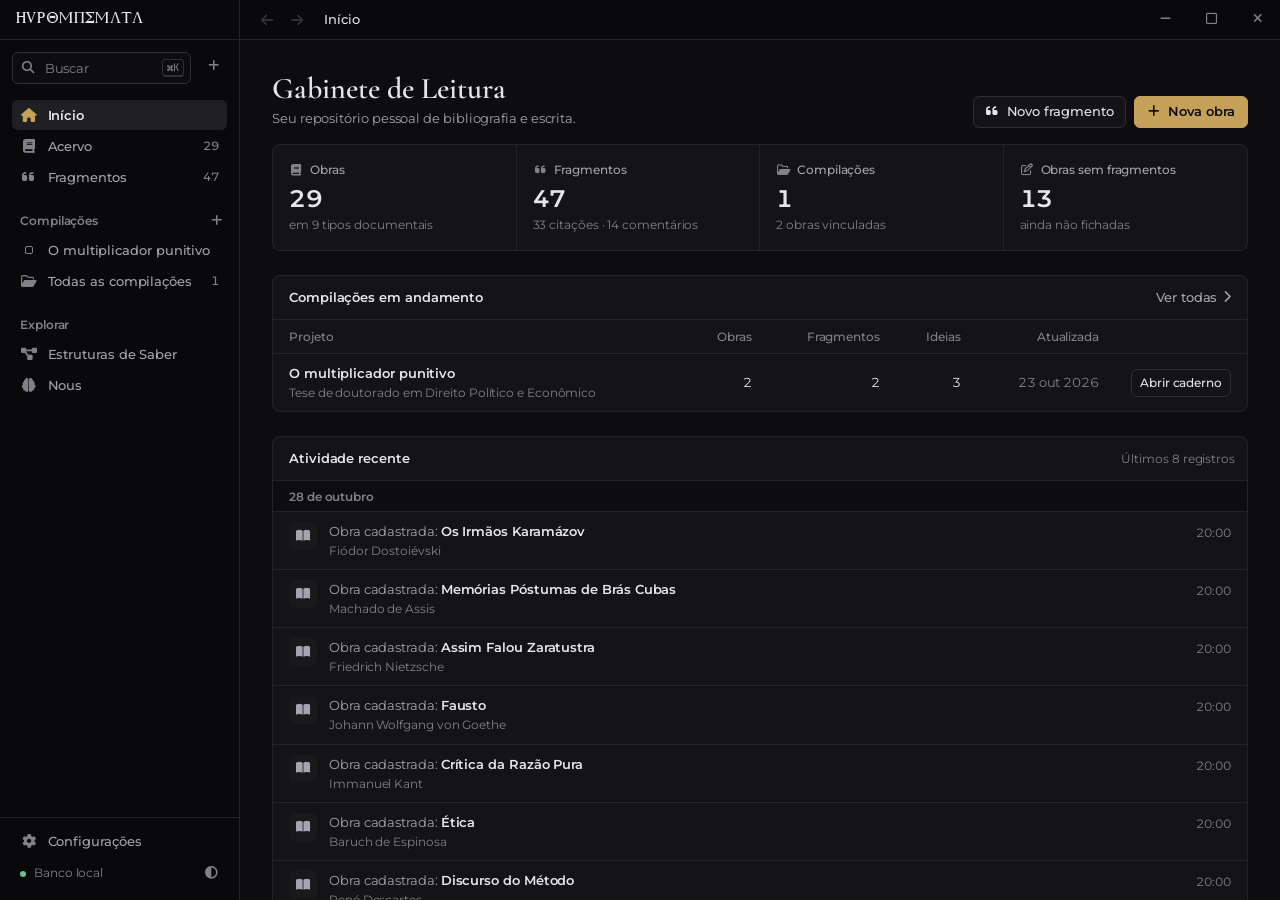
==== design/prototype/index.html @ b1731c25 "Redesign v2: tokens, Font Awesome, kit de UI e shell - params.json: paleta v2 (chrome, canvas, surfa" ====
<!doctype html>
<html lang="pt-BR" data-theme="dark">
<head>
<meta charset="utf-8">
<meta name="viewport" content="width=device-width, initial-scale=1">
<title>Hupomnēmata · Protótipo</title>
<link rel="stylesheet" href="https://cdnjs.cloudflare.com/ajax/libs/font-awesome/6.7.2/css/all.min.css">
<link rel="stylesheet" href="tokens.css">
<style>
/* Hallmark · genre: modern-minimal (enterprise) · surface: desktop app shell · design-system: ../DESIGN.md · designed-as-app
 * nav: N3 side-rail + ⌘K · footer: none (app) · enrichment: none (typography only) · motion: overlays only
 * pre-emit critique: P5 H5 E4 S5 R5 V4
 */
*, *::before, *::after { box-sizing: border-box; }
html, body { margin: 0; height: 100%; overflow-x: clip; }
body {
  background: var(--color-canvas); color: var(--color-ink);
  font-family: var(--font-ui); font-size: var(--text-sm); line-height: 1.45; letter-spacing: var(--track-ui);
  -webkit-font-smoothing: antialiased; font-variant-numeric: lining-nums;
}
button, input, select, textarea { font: inherit; color: inherit; letter-spacing: inherit; }
button { cursor: pointer; }
::selection { background: var(--color-mark); }
.ms { font-size: 14px; line-height: 1; width: 1.25em; text-align: center; display: inline-block; flex: none; }
.ms.sm { font-size: 12.5px; }
.tnum { font-variant-numeric: tabular-nums lining-nums; }
.sr { position: absolute; width: 1px; height: 1px; overflow: hidden; clip: rect(0 0 0 0); white-space: nowrap; }
:focus-visible { outline: 2px solid var(--color-focus); outline-offset: 1px; }
::-webkit-scrollbar { width: 10px; height: 10px; }
::-webkit-scrollbar-thumb { background: var(--color-rule-2); border-radius: 10px; border: 3px solid transparent; background-clip: padding-box; }
::-webkit-scrollbar-track { background: transparent; }
kbd { font-family: var(--font-mono); font-size: 10.5px; letter-spacing: 0; color: var(--color-ink-3); border: var(--rule-w) solid var(--color-rule-2); border-bottom-width: 2px; border-radius: var(--radius-xs); padding: 0 4px; min-width: 18px; height: 18px; display: inline-grid; place-items: center; background: var(--color-canvas); }
.muted { color: var(--color-ink-2); }
.faint { color: var(--color-ink-3); }

/* ── app frame ─────────────────────────────────────── */
.app { display: grid; grid-template-columns: var(--sidebar-w) minmax(0, 1fr); grid-template-rows: var(--titlebar-h) minmax(0, 1fr); height: 100vh; }
.titlebar { grid-column: 1 / -1; display: grid; grid-template-columns: var(--sidebar-w) auto minmax(0, 1fr) auto; align-items: center; background: var(--color-chrome); border-bottom: var(--rule-w) solid var(--color-rule); }
.tb-brand { padding: 0 var(--space-md); display: flex; align-items: center; gap: var(--space-xs); border-right: var(--rule-w) solid var(--color-rule); height: 100%; }
.wordmark { font-family: var(--font-brand); font-size: 1.0625rem; letter-spacing: 0.02em; color: var(--color-ink); white-space: nowrap; }
.tb-hist { display: flex; gap: 2px; padding: 0 var(--space-xs) 0 var(--space-sm); }
.crumbs { display: flex; align-items: center; gap: 2px; min-width: 0; font-size: var(--text-sm); color: var(--color-ink-3); white-space: nowrap; overflow: hidden; }
.crumbs button { border: 0; background: none; color: var(--color-ink-3); padding: 3px 6px; border-radius: var(--radius-xs); }
.crumbs button:hover { color: var(--color-ink); background: var(--color-hover); }
.crumbs .cur { color: var(--color-ink); font-weight: 500; padding: 3px 6px; overflow: hidden; text-overflow: ellipsis; }
.crumbs .sep { color: var(--color-ink-3); font-size: 9px; opacity: 0.7; }
.win { display: flex; height: 100%; }
.win button { width: 46px; border: 0; background: none; color: var(--color-ink-3); display: grid; place-items: center; }
.win button:hover { background: var(--color-hover); color: var(--color-ink); }
.win button.close:hover { background: var(--color-danger); color: var(--color-accent-ink); }

.sidebar { display: flex; flex-direction: column; min-height: 0; background: var(--color-chrome); border-right: var(--rule-w) solid var(--color-rule); }
.sb-top { display: flex; gap: var(--space-xs); padding: var(--space-sm) var(--space-sm) var(--space-xs); }
.search-trigger { flex: 1; display: flex; align-items: center; gap: var(--space-xs); height: var(--control-h); padding: 0 6px 0 var(--space-xs); border: var(--rule-w) solid var(--color-rule-2); border-radius: var(--radius-sm); background: var(--color-canvas); color: var(--color-ink-3); text-align: left; }
.search-trigger:hover { border-color: var(--color-ink-3); color: var(--color-ink-2); }
.search-trigger .label { flex: 1; white-space: nowrap; }
.sq-btn { width: 32px; height: 32px; border: var(--rule-w) solid var(--color-rule-2); }
.nav { flex: 1; min-height: 0; overflow-y: auto; padding: var(--space-xs) var(--space-sm) var(--space-md); display: flex; flex-direction: column; gap: var(--space-md); }
.nav-group { display: flex; flex-direction: column; gap: 1px; }
.nav-head { display: flex; align-items: center; justify-content: space-between; height: 26px; padding: 0 2px 0 var(--space-xs); font-size: var(--text-xs); font-weight: 600; color: var(--color-ink-3); }
.nav-head .icon-btn { width: 22px; height: 22px; }
.nav-item { display: flex; align-items: center; gap: 10px; height: 30px; padding: 0 var(--space-xs); width: 100%; border: 0; border-radius: var(--radius-sm); background: none; color: var(--color-ink-2); font-size: var(--text-sm); font-weight: 500; text-align: left; white-space: nowrap; transition: background var(--dur-micro) var(--ease-out), color var(--dur-micro) var(--ease-out); }
.nav-item .ms { color: var(--color-ink-3); }
.nav-item .t { flex: 1; overflow: hidden; text-overflow: ellipsis; }
.nav-item .count { font-size: var(--text-xs); color: var(--color-ink-3); font-variant-numeric: tabular-nums; }
.nav-item:hover { background: var(--color-hover); color: var(--color-ink); }
.nav-item[aria-current="page"] { background: var(--color-selected); color: var(--color-ink); font-weight: 600; }
.nav-item[aria-current="page"] .ms { color: var(--color-accent); }
.proj-dot { width: 18px; display: grid; place-items: center; }
.proj-dot i { width: 8px; height: 8px; border-radius: 2px; border: 1.5px solid var(--color-ink-3); display: block; }
.nav-item[aria-current="page"] .proj-dot i { background: var(--color-accent); border-color: var(--color-accent); }
.sb-foot { border-top: var(--rule-w) solid var(--color-rule); padding: var(--space-xs) var(--space-sm) var(--space-sm); display: flex; flex-direction: column; gap: 2px; }
.sb-status { display: flex; align-items: center; justify-content: space-between; height: 30px; padding: 0 2px 0 var(--space-xs); font-size: var(--text-xs); color: var(--color-ink-3); }
.sb-status .dot { width: 6px; height: 6px; border-radius: 50%; background: var(--color-ok); display: inline-block; margin-right: 8px; }

.main { min-width: 0; min-height: 0; overflow: auto; background: var(--color-canvas); }
.main.fill { overflow: hidden; display: flex; flex-direction: column; }

/* ── controls ──────────────────────────────────────── */
.btn { display: inline-flex; align-items: center; justify-content: center; gap: 6px; height: var(--control-h); padding: 0 var(--space-sm); border-radius: var(--radius-sm); border: var(--rule-w) solid var(--color-rule-2); background: var(--color-surface); color: var(--color-ink); font-size: var(--text-sm); font-weight: 500; white-space: nowrap; transition: background var(--dur-micro) var(--ease-out), border-color var(--dur-micro) var(--ease-out), color var(--dur-micro) var(--ease-out); }
.btn .ms { font-size: 13px; margin-left: -2px; }
.btn:hover { background: var(--color-hover); border-color: var(--color-ink-3); }
.btn:active { background: var(--color-selected); }
.btn[disabled] { opacity: 0.5; cursor: not-allowed; }
.btn[disabled]:hover { background: var(--color-surface); border-color: var(--color-rule-2); }
.btn.primary { background: var(--color-accent); border-color: var(--color-accent); color: var(--color-accent-ink); font-weight: 600; }
.btn.primary:hover { background: var(--color-accent-2); border-color: var(--color-accent-2); }
.btn.ghost { background: none; border-color: transparent; color: var(--color-ink-2); }
.btn.ghost:hover { background: var(--color-hover); color: var(--color-ink); }
.btn.sm { height: var(--control-h-sm); padding: 0 var(--space-xs); font-size: var(--text-xs); }
.btn.danger { color: var(--color-danger); }
.btn.danger:hover { background: var(--color-danger-wash); border-color: var(--color-danger); }
.btn[data-state="loading"] { pointer-events: none; }
.btn[data-state="loading"] .ms { animation: spin 900ms linear infinite; }
.btn[data-state="success"] { color: var(--color-ok); }
.btn.primary[data-state="success"] { color: var(--color-accent-ink); }
@keyframes spin { to { transform: rotate(360deg); } }
.btn kbd { margin-left: 4px; background: transparent; border-color: currentColor; color: inherit; opacity: 0.55; }
.icon-btn { width: 28px; height: 28px; display: inline-grid; place-items: center; border: 0; border-radius: var(--radius-sm); background: none; color: var(--color-ink-3); flex: none; transition: background var(--dur-micro) var(--ease-out), color var(--dur-micro) var(--ease-out); }
.icon-btn:hover { background: var(--color-hover); color: var(--color-ink); }
.icon-btn:active { background: var(--color-selected); }
.icon-btn[disabled] { opacity: 0.35; cursor: default; background: none; }
.icon-btn[data-state="success"] { color: var(--color-ok); }
.icon-btn.boxed { border: var(--rule-w) solid var(--color-rule-2); }
.input, .select, .textarea { height: var(--control-h); width: 100%; padding: 0 10px; background: var(--color-canvas); color: var(--color-ink); border: var(--rule-w) solid var(--color-rule-2); border-radius: var(--radius-sm); font-size: var(--text-sm); transition: border-color var(--dur-micro) var(--ease-out), box-shadow var(--dur-micro) var(--ease-out); }
.textarea { height: auto; min-height: 84px; padding: 8px 10px; resize: vertical; line-height: 1.5; }
.input::placeholder, .textarea::placeholder { color: var(--color-ink-3); }
.input:hover, .select:hover, .textarea:hover { border-color: var(--color-ink-3); }
.input:focus, .select:focus, .textarea:focus { outline: none; border-color: var(--color-accent); box-shadow: 0 0 0 3px var(--color-accent-wash); }
.input:disabled, .select:disabled { opacity: 0.5; cursor: not-allowed; }
.input[aria-invalid="true"] { border-color: var(--color-danger); }
.input[aria-invalid="true"]:focus { box-shadow: 0 0 0 3px var(--color-danger-wash); }
.select { appearance: none; padding-right: 30px; background-image: linear-gradient(45deg, transparent 50%, var(--color-ink-3) 50%), linear-gradient(135deg, var(--color-ink-3) 50%, transparent 50%); background-position: calc(100% - 15px) 52%, calc(100% - 10px) 52%; background-size: 5px 5px; background-repeat: no-repeat; }
.searchbox { position: relative; display: flex; align-items: center; }
.searchbox > .ms { position: absolute; left: 9px; color: var(--color-ink-3); pointer-events: none; font-size: 13px; }
.searchbox .input { padding-left: 32px; }
.cb { appearance: none; width: 16px; height: 16px; margin: 0; flex: none; border: var(--rule-w) solid var(--color-ink-3); border-radius: var(--radius-xs); background: var(--color-canvas); display: inline-grid; place-items: center; cursor: pointer; transition: background var(--dur-micro) var(--ease-out), border-color var(--dur-micro) var(--ease-out); }
.cb:hover { border-color: var(--color-ink-2); }
.cb:checked, .cb:indeterminate { background: var(--color-accent); border-color: var(--color-accent); }
.cb:checked::after { content: ""; width: 8px; height: 4px; border-left: 2px solid var(--color-accent-ink); border-bottom: 2px solid var(--color-accent-ink); transform: translateY(-1px) rotate(-45deg); }
.cb:indeterminate::after { content: ""; width: 8px; height: 2px; background: var(--color-accent-ink); }
.cb:disabled { opacity: 0.4; cursor: not-allowed; }
.check { display: flex; gap: 10px; align-items: flex-start; font-size: var(--text-sm); cursor: pointer; }
.check .cb { margin-top: 1px; }
.check small { display: block; color: var(--color-ink-3); font-size: var(--text-xs); margin-top: 1px; }
.seg { display: inline-flex; padding: 2px; gap: 2px; border-radius: var(--radius-sm); background: var(--color-chrome); border: var(--rule-w) solid var(--color-rule); }
.seg button { height: 26px; padding: 0 10px; border: 0; border-radius: var(--radius-xs); background: none; color: var(--color-ink-2); font-size: var(--text-sm); font-weight: 500; display: inline-flex; gap: 6px; align-items: center; white-space: nowrap; }
.seg button .n { color: var(--color-ink-3); font-variant-numeric: tabular-nums; font-size: var(--text-xs); }
.seg button:hover { color: var(--color-ink); }
.seg button[aria-pressed="true"] { background: var(--color-surface); color: var(--color-ink); box-shadow: 0 0 0 1px var(--color-rule-2); }
.badge { display: inline-flex; align-items: center; gap: 4px; height: 20px; padding: 0 7px; border-radius: var(--radius-xs); border: var(--rule-w) solid var(--color-rule-2); color: var(--color-ink-2); font-size: var(--text-2xs); font-weight: 600; letter-spacing: 0; white-space: nowrap; background: var(--color-canvas); }
.badge .ms { font-size: 10.5px; }
.badge.accent { color: var(--color-accent); border-color: var(--color-accent-wash); background: var(--color-accent-wash); }
.chip-filter { display: inline-flex; align-items: center; gap: 6px; height: var(--control-h); padding: 0 10px 0 8px; border-radius: var(--radius-sm); border: var(--rule-w) dashed var(--color-rule-2); background: none; color: var(--color-ink-2); font-size: var(--text-sm); font-weight: 500; white-space: nowrap; }
.chip-filter:hover { border-color: var(--color-ink-3); color: var(--color-ink); }
.chip-filter.on { border-style: solid; background: var(--color-surface); color: var(--color-ink); padding-right: 4px; }
.chip-filter.on b { font-weight: 600; color: var(--color-accent); }
.chip-filter .x { width: 22px; height: 22px; display: grid; place-items: center; border-radius: var(--radius-xs); border: 0; background: none; color: var(--color-ink-3); }
.chip-filter .x:hover { background: var(--color-hover); color: var(--color-ink); }
.link { border: 0; background: none; padding: 0; color: var(--color-ink-2); font-size: inherit; font-weight: 500; display: inline-flex; align-items: center; gap: 2px; }
.link:hover { color: var(--color-accent); }
.link .ms { font-size: 12.5px; }

/* ── page scaffolding (igual em todas as telas) ───── */
.page-head { display: flex; align-items: flex-end; justify-content: space-between; gap: var(--space-lg); padding: var(--space-xl) var(--space-xl) var(--space-md); }
.h1 { font-family: var(--font-display); font-weight: 600; font-size: var(--text-h1); line-height: 1.1; letter-spacing: 0; margin: 0; min-width: 0; overflow-wrap: anywhere; }
.desc { margin: 4px 0 0; color: var(--color-ink-2); font-size: var(--text-sm); }
.head-meta { display: flex; gap: var(--space-xs); margin-top: var(--space-sm); flex-wrap: wrap; }
.actions { display: flex; gap: var(--space-xs); align-items: center; flex: none; }
.toolbar { display: flex; align-items: center; gap: var(--space-xs); padding: 0 var(--space-xl) var(--space-sm); min-height: 44px; }
.toolbar .spacer { flex: 1; }
.toolbar .count { color: var(--color-ink-3); font-size: var(--text-xs); white-space: nowrap; font-variant-numeric: tabular-nums; }
.bulkbar { display: flex; align-items: center; gap: var(--space-xs); padding: 0 var(--space-xs) 0 var(--space-sm); height: 40px; margin: 2px var(--space-xl) var(--space-sm); border-radius: var(--radius-md); background: var(--color-surface); border: var(--rule-w) solid var(--color-accent); box-shadow: 0 0 0 3px var(--color-accent-wash); }
.bulkbar .n { font-weight: 600; margin-right: var(--space-xs); white-space: nowrap; }
.tabs { display: flex; gap: var(--space-lg); padding: 0 var(--space-xl); border-bottom: var(--rule-w) solid var(--color-rule); flex: none; }
.tab { position: relative; height: 40px; border: 0; background: none; padding: 0; color: var(--color-ink-3); font-size: var(--text-sm); font-weight: 500; display: inline-flex; align-items: center; gap: 6px; white-space: nowrap; }
.tab .n { font-size: var(--text-xs); color: var(--color-ink-3); font-variant-numeric: tabular-nums; background: var(--color-hover); border-radius: var(--radius-xs); padding: 0 5px; }
.tab:hover { color: var(--color-ink); }
.tab[aria-selected="true"] { color: var(--color-ink); font-weight: 600; }
.tab[aria-selected="true"]::after { content: ""; position: absolute; left: 0; right: 0; bottom: -1px; height: 2px; background: var(--color-accent); }
.body-pad { padding: 0 var(--space-xl) var(--space-2xl); }

.card { background: var(--color-surface); border: var(--rule-w) solid var(--color-rule); border-radius: var(--radius-md); min-width: 0; }
.card-head { display: flex; align-items: center; justify-content: space-between; gap: var(--space-sm); min-height: 44px; padding: 0 var(--space-sm) 0 var(--space-md); border-bottom: var(--rule-w) solid var(--color-rule); }
.card-title { font-size: var(--text-sm); font-weight: 600; margin: 0; display: flex; gap: var(--space-xs); align-items: center; }
.card-body { padding: var(--space-md); }
.empty-state { display: flex; flex-direction: column; align-items: flex-start; gap: var(--space-xs); padding: var(--space-lg); border: var(--rule-w) solid var(--color-rule); border-radius: var(--radius-md); background: var(--color-surface); color: var(--color-ink-2); }
.empty-state .ms { color: var(--color-ink-3); font-size: 18px; }
.empty-state strong { color: var(--color-ink); font-weight: 600; }

/* ── início ────────────────────────────────────────── */
.kpis { display: grid; grid-template-columns: repeat(4, minmax(0, 1fr)); margin: 0 var(--space-xl) var(--space-lg); overflow: hidden; }
.kpi { padding: var(--space-md); border: 0; border-right: var(--rule-w) solid var(--color-rule); display: flex; flex-direction: column; gap: 2px; text-align: left; background: none; color: inherit; transition: background var(--dur-micro) var(--ease-out); }
.kpi:last-child { border-right: 0; }
.kpi:hover { background: var(--color-hover); }
.kpi .l { font-size: var(--text-xs); color: var(--color-ink-2); font-weight: 500; display: flex; align-items: center; gap: 6px; }
.kpi .l .ms { font-size: 12px; color: var(--color-ink-3); }
.kpi .v { font-size: var(--text-xl); font-weight: 600; letter-spacing: -0.02em; font-variant-numeric: tabular-nums; line-height: 1.25; margin-top: 4px; }
.kpi .s { font-size: var(--text-xs); color: var(--color-ink-3); }
.home-grid { display: grid; grid-template-columns: minmax(0, 1.7fr) minmax(0, 1fr); gap: var(--space-lg); padding: 0 var(--space-xl) var(--space-2xl); align-items: start; }
.stack { display: flex; flex-direction: column; gap: var(--space-lg); min-width: 0; }
.feed { list-style: none; margin: 0; padding: 0; }
.feed li { display: grid; grid-template-columns: 28px minmax(0, 1fr) auto; gap: var(--space-sm); padding: 10px var(--space-md); border-bottom: var(--rule-w) solid var(--color-rule); align-items: start; }
.feed li:last-child { border-bottom: 0; }
.feed li.feed-day { display: block; padding: 7px var(--space-md) 5px; font-size: var(--text-xs); font-weight: 600; color: var(--color-ink-3); background: var(--color-canvas); }
.feed .ico { width: 28px; height: 28px; border-radius: var(--radius-sm); background: var(--color-hover); display: grid; place-items: center; color: var(--color-ink-2); }
.feed .ico .ms { font-size: 12.5px; }
.feed .what { font-size: var(--text-sm); color: var(--color-ink-2); }
.feed .what b { color: var(--color-ink); font-weight: 600; }
.feed .snip { font-size: var(--text-xs); color: var(--color-ink-3); white-space: nowrap; overflow: hidden; text-overflow: ellipsis; margin-top: 1px; }
.feed .snip.serif { font-family: var(--font-display); font-size: 1rem; color: var(--color-ink-2); letter-spacing: 0; }
.feed .when { font-size: var(--text-xs); color: var(--color-ink-3); white-space: nowrap; font-variant-numeric: tabular-nums; padding-top: 2px; }
.bars { list-style: none; margin: 0; padding: var(--space-xs) 0; }
.bars li { display: grid; grid-template-columns: minmax(0, 1fr) 90px 28px; gap: var(--space-sm); align-items: center; padding: 5px var(--space-md); }
.bars li button { border: 0; background: none; padding: 0; text-align: left; color: var(--color-ink-2); font-size: var(--text-sm); white-space: nowrap; overflow: hidden; text-overflow: ellipsis; }
.bars li button:hover { color: var(--color-ink); text-decoration: underline; text-underline-offset: 3px; }
.bar { height: 6px; border-radius: 3px; background: var(--color-hover); overflow: hidden; }
.bar i { display: block; height: 100%; background: var(--color-ink-3); border-radius: 3px; }
.bars .v { text-align: right; font-size: var(--text-xs); color: var(--color-ink-2); font-variant-numeric: tabular-nums; }
.shortcuts { list-style: none; margin: 0; padding: var(--space-xs); }
.shortcuts button { width: 100%; display: flex; align-items: center; gap: 10px; height: 34px; padding: 0 var(--space-xs); border: 0; background: none; border-radius: var(--radius-sm); color: var(--color-ink); font-size: var(--text-sm); font-weight: 500; text-align: left; }
.shortcuts button .ms { color: var(--color-ink-3); }
.shortcuts button .t { flex: 1; white-space: nowrap; }
.shortcuts button:hover { background: var(--color-hover); }
.shortcuts button[aria-disabled="true"] { color: var(--color-ink-3); cursor: default; }
.shortcuts button[aria-disabled="true"]:hover { background: none; }
.epigraph { margin: 0; padding: 0 var(--space-xs); }
.epigraph p { font-family: var(--font-display); font-style: italic; font-size: 1rem; line-height: 1.5; color: var(--color-ink-3); margin: 0 0 6px; letter-spacing: 0; }
.epigraph cite { font-style: normal; font-size: var(--text-xs); color: var(--color-ink-3); }

.dtable { width: 100%; border-collapse: collapse; font-size: var(--text-sm); }
.dtable th { text-align: left; font-size: var(--text-xs); font-weight: 500; color: var(--color-ink-3); height: 34px; padding: 0 var(--space-md); border-bottom: var(--rule-w) solid var(--color-rule); white-space: nowrap; }
.dtable td { padding: 10px var(--space-md); border-bottom: var(--rule-w) solid var(--color-rule); vertical-align: middle; }
.dtable tr:last-child td { border-bottom: 0; }
.dtable .r { text-align: right; font-variant-numeric: tabular-nums; white-space: nowrap; }
.dtable tbody tr { cursor: pointer; }
.dtable tbody tr:hover td { background: var(--color-hover); }
.dtable .name { font-weight: 600; color: var(--color-ink); }
.dtable .sub { color: var(--color-ink-3); font-size: var(--text-xs); margin-top: 1px; }

/* ── acervo: tabela + painel ──────────────────────── */
.split { flex: 1; min-height: 0; display: grid; grid-template-columns: minmax(0, 1fr) var(--inspector-w); border-top: var(--rule-w) solid var(--color-rule); }
.split.no-insp { grid-template-columns: minmax(0, 1fr); }
.grid-wrap { min-width: 0; min-height: 0; display: flex; flex-direction: column; container-type: inline-size; }
.grid-scroll { flex: 1; overflow: auto; }
.g-row { display: grid; grid-template-columns: 64px minmax(0, 2.4fr) minmax(0, 1.2fr) 150px 64px 52px 104px; align-items: center; min-height: var(--row-h); border-bottom: var(--rule-w) solid var(--color-rule); padding-right: var(--space-md); }
.g-row > * { padding: 0 var(--space-xs); min-width: 0; }
.g-row > :first-child { padding-left: var(--space-xl); padding-right: 0; display: flex; }
.g-head { position: sticky; top: 0; z-index: var(--z-raised); background: var(--color-canvas); min-height: 34px; }
.g-head button { border: 0; background: none; padding: 4px 0; display: inline-flex; align-items: center; gap: 2px; font-size: var(--text-xs); font-weight: 500; color: var(--color-ink-3); white-space: nowrap; }
.g-head button:hover { color: var(--color-ink); }
.g-head button[aria-sort="ascending"], .g-head button[aria-sort="descending"] { color: var(--color-ink); font-weight: 600; }
.g-head button .ms { font-size: 12px; }
.g-head .r, .g-row .r { text-align: right; justify-content: flex-end; display: flex; }
.g-body .g-row { cursor: default; transition: background var(--dur-micro) var(--ease-out); }
.g-body .g-row:hover { background: var(--color-hover); }
.g-body .g-row[aria-selected="true"] { background: var(--color-selected); }
.g-body .g-row.checked { background: var(--color-accent-wash); }
.g-body .g-row:focus-visible { outline-offset: -2px; }
.c-title { display: flex; align-items: baseline; gap: var(--space-xs); overflow: hidden; white-space: nowrap; }
.c-title .t { font-weight: 600; color: var(--color-ink); overflow: hidden; text-overflow: ellipsis; flex: 0 1 auto; }
.c-title .st { color: var(--color-ink-3); overflow: hidden; text-overflow: ellipsis; flex: 1 1 0; min-width: 0; }
.g-row.child .c-title { padding-left: 28px; position: relative; }
.g-row.child .c-title::before { content: ""; position: absolute; left: 12px; top: -10px; width: 9px; height: 18px; border-left: 1px solid var(--color-rule-2); border-bottom: 1px solid var(--color-rule-2); border-bottom-left-radius: 3px; }
.c-text { color: var(--color-ink-2); overflow: hidden; text-overflow: ellipsis; white-space: nowrap; }
.c-num { color: var(--color-ink-2); font-variant-numeric: tabular-nums; white-space: nowrap; }
.c-zero { color: var(--color-ink-3); }
.grid-foot { display: flex; justify-content: space-between; align-items: center; height: 36px; padding: 0 var(--space-xl); border-top: var(--rule-w) solid var(--color-rule); color: var(--color-ink-3); font-size: var(--text-xs); gap: var(--space-md); flex: none; }
.grid-foot > span:first-child { overflow: hidden; text-overflow: ellipsis; white-space: nowrap; }
.grid-foot .keys { display: flex; gap: var(--space-sm); align-items: center; white-space: nowrap; }
.grid-foot .keys span { display: inline-flex; gap: 3px; align-items: center; }
@container (max-width: 860px) { .g-row { grid-template-columns: 64px minmax(0, 2.4fr) 140px 64px 52px; } .c-author, .c-added { display: none !important; } .grid-foot .keys span:nth-child(n+2) { display: none; } }
@container (max-width: 600px) { .g-row { grid-template-columns: 64px minmax(0, 1fr) 64px; } .c-type, .c-frag { display: none !important; } }

.inspector { border-left: var(--rule-w) solid var(--color-rule); background: var(--color-surface); min-width: 0; min-height: 0; display: flex; flex-direction: column; }
.insp-head { padding: var(--space-md) var(--space-md) 0 var(--space-lg); }
.insp-top { display: flex; align-items: center; gap: 2px; margin-bottom: var(--space-sm); }
.insp-top .spacer { flex: 1; }
.insp-title { font-family: var(--font-display); font-weight: 600; font-size: var(--text-h2); line-height: 1.15; letter-spacing: 0; margin: 0; overflow-wrap: anywhere; padding-right: var(--space-xs); }
.insp-sub { margin: 4px 0 0; color: var(--color-ink-2); font-size: var(--text-sm); padding-right: var(--space-xs); }
.insp-by { margin: 6px 0 0; font-size: var(--text-sm); color: var(--color-ink-2); }
.insp-actions { display: flex; gap: var(--space-xs); margin: var(--space-md) 0 0; }
.insp-tabs { display: flex; gap: var(--space-lg); padding: 0 var(--space-lg); border-bottom: var(--rule-w) solid var(--color-rule); margin-top: var(--space-sm); }
.insp-body { flex: 1; overflow: auto; }
.insp-sec { padding: var(--space-md) var(--space-lg); border-bottom: var(--rule-w) solid var(--color-rule); display: flex; flex-direction: column; gap: var(--space-xs); }
.insp-sec:last-child { border-bottom: 0; }
.sec-head { display: flex; align-items: center; justify-content: space-between; gap: var(--space-xs); min-height: 28px; }
.sec-title { font-size: var(--text-xs); font-weight: 600; color: var(--color-ink-2); margin: 0; }
.ref-box { background: var(--color-canvas); border: var(--rule-w) solid var(--color-rule); border-radius: var(--radius-sm); padding: 10px 12px; font-size: var(--text-sm); line-height: 1.6; color: var(--color-ink); }
.ref-box b { font-weight: 700; }
.props { display: grid; grid-template-columns: 104px minmax(0, 1fr); margin: 0; font-size: var(--text-sm); }
.props dt { color: var(--color-ink-3); padding: 5px 0; }
.props dd { margin: 0; padding: 5px 0; color: var(--color-ink); min-width: 0; overflow-wrap: anywhere; font-variant-numeric: tabular-nums; }
.props dd .link { color: var(--color-ink); text-decoration: underline; text-decoration-color: var(--color-rule-2); text-underline-offset: 3px; text-align: left; }
.props dd .link:hover { color: var(--color-accent); }
.prose { font-family: var(--font-display); font-size: 1.0625rem; line-height: 1.55; color: var(--color-ink); margin: 0; letter-spacing: 0; }
.mini-frag { padding: var(--space-sm) var(--space-sm) var(--space-sm) var(--space-lg); border-bottom: var(--rule-w) solid var(--color-rule); display: grid; grid-template-columns: minmax(0, 1fr) auto; gap: var(--space-xs); }
.mini-frag p { margin: 4px 0 0; font-family: var(--font-display); font-size: 1rem; line-height: 1.45; letter-spacing: 0; }
.clamp-3 { display: -webkit-box; -webkit-line-clamp: 3; -webkit-box-orient: vertical; overflow: hidden; }
.meta { display: flex; gap: 6px; align-items: center; flex-wrap: wrap; font-size: var(--text-xs); color: var(--color-ink-3); font-variant-numeric: tabular-nums; }
.meta .sep::before { content: "·"; }
.meta b { font-weight: 600; color: var(--color-ink-2); }

/* ── fragmentos ────────────────────────────────────── */
.flist { padding: 0 var(--space-xl) var(--space-2xl); }
.fgroup { border: var(--rule-w) solid var(--color-rule); border-radius: var(--radius-md); background: var(--color-surface); margin-bottom: var(--space-sm); }
.fg-head { display: flex; align-items: center; gap: var(--space-xs); height: 44px; padding: 0 var(--space-xs); background: var(--color-surface); border-radius: var(--radius-md); }
.fgroup:not(.collapsed) .fg-head { border-bottom: var(--rule-w) solid var(--color-rule); border-radius: var(--radius-md) var(--radius-md) 0 0; }
.fg-head .chev { transition: transform var(--dur-short) var(--ease-out); }
.fgroup.collapsed .fg-head .chev { transform: rotate(-90deg); }
.fg-title { font-weight: 600; white-space: nowrap; overflow: hidden; text-overflow: ellipsis; }
.fg-by { color: var(--color-ink-3); font-size: var(--text-xs); white-space: nowrap; }
.fg-head .spacer { flex: 1; }
.frow { display: grid; grid-template-columns: 24px minmax(0, 1fr) auto; gap: var(--space-sm); padding: var(--space-sm) var(--space-sm) var(--space-sm) var(--space-md); border-bottom: var(--rule-w) solid var(--color-rule); transition: background var(--dur-micro) var(--ease-out); }
.frow:last-child { border-bottom: 0; border-radius: 0 0 var(--radius-md) var(--radius-md); }
.frow:hover, .frow:focus-within { background: var(--color-hover); }
.frow > .ms { color: var(--color-ink-3); margin-top: 4px; }
.frow .quote { font-family: var(--font-display); font-size: var(--text-read); line-height: 1.5; margin: 0 0 6px; max-width: 72ch; white-space: pre-line; letter-spacing: 0; }
.frow .comment { font-size: var(--text-sm); line-height: 1.6; color: var(--color-ink-2); margin: 0 0 6px; max-width: 80ch; }
.frow .tools { display: flex; gap: 2px; opacity: 0; transition: opacity var(--dur-micro) var(--ease-out); align-self: start; }
.frow:hover .tools, .frow:focus-within .tools { opacity: 1; }
@media (hover: none) { .frow .tools { opacity: 1; } }

/* ── compilação ────────────────────────────────────── */
.caderno { flex: 1; min-height: 0; display: grid; grid-template-columns: 248px minmax(0, 1fr) 320px; }
.outline { border-right: var(--rule-w) solid var(--color-rule); background: var(--color-chrome); overflow: auto; padding: var(--space-md) var(--space-sm); display: flex; flex-direction: column; gap: var(--space-md); }
.ol-list { list-style: none; margin: 4px 0 0; padding: 0; display: flex; flex-direction: column; gap: 1px; }
.ol-item { width: 100%; display: grid; grid-template-columns: 20px minmax(0, 1fr) auto; gap: 6px; align-items: center; height: 30px; padding: 0 var(--space-xs); border: 0; background: none; border-radius: var(--radius-sm); text-align: left; color: var(--color-ink-2); font-size: var(--text-sm); font-weight: 500; }
.ol-item .i { color: var(--color-ink-3); font-variant-numeric: tabular-nums; font-size: var(--text-xs); }
.ol-item .t { overflow: hidden; text-overflow: ellipsis; white-space: nowrap; }
.ol-item .n { font-size: var(--text-xs); color: var(--color-ink-3); font-variant-numeric: tabular-nums; }
.ol-item:hover { background: var(--color-hover); color: var(--color-ink); }
.ol-item[aria-current="true"] { background: var(--color-selected); color: var(--color-ink); font-weight: 600; }
.ol-item[aria-current="true"] .i { color: var(--color-accent); }
.ol-note { font-size: var(--text-xs); color: var(--color-ink-3); padding: 0 var(--space-xs); margin: 0; line-height: 1.5; }
.writing { overflow: auto; padding: var(--space-xl) var(--space-xl) var(--space-3xl); }
.writing-inner { max-width: 700px; margin: 0 auto; display: flex; flex-direction: column; gap: var(--space-2xl); }
.idea { scroll-margin-top: var(--space-lg); display: flex; flex-direction: column; gap: var(--space-sm); }
.idea-head { display: flex; justify-content: space-between; align-items: center; gap: var(--space-md); }
.idea-title { font-family: var(--font-display); font-size: var(--text-h2); font-weight: 600; line-height: 1.15; margin: 0; letter-spacing: 0; display: flex; gap: 10px; align-items: baseline; min-width: 0; overflow-wrap: anywhere; }
.idea-title .i { font-family: var(--font-ui); font-size: var(--text-sm); font-weight: 600; color: var(--color-ink-3); font-variant-numeric: tabular-nums; letter-spacing: var(--track-ui); }
.idea-central { display: grid; grid-template-columns: 104px minmax(0, 1fr); gap: var(--space-sm); padding: 10px 0; margin: 0; border-top: var(--rule-w) solid var(--color-rule); border-bottom: var(--rule-w) solid var(--color-rule); font-size: var(--text-sm); }
.idea-central dt { color: var(--color-ink-3); }
.idea-central dd { margin: 0; color: var(--color-ink); }
.fblock { border: var(--rule-w) solid var(--color-rule); border-radius: var(--radius-md); background: var(--color-surface); }
.fb-head { display: flex; align-items: center; gap: var(--space-xs); height: 40px; padding: 0 6px 0 var(--space-xs); border-bottom: var(--rule-w) solid var(--color-rule); }
.fb-head .grip { color: var(--color-ink-3); cursor: grab; }
.fb-head .w { font-size: var(--text-xs); font-weight: 600; white-space: nowrap; overflow: hidden; text-overflow: ellipsis; }
.fb-head .spacer { flex: 1; }
.fb-body { padding: var(--space-sm) var(--space-md); }
.fb-body .quote { font-family: var(--font-display); font-size: var(--text-read); line-height: 1.5; margin: 0 0 8px; white-space: pre-line; letter-spacing: 0; }
.fb-foot { display: flex; align-items: center; justify-content: space-between; gap: var(--space-xs); padding: 4px 6px 4px var(--space-md); border-top: var(--rule-w) solid var(--color-rule); }
.rail { border-left: var(--rule-w) solid var(--color-rule); padding: var(--space-md); overflow: auto; display: flex; flex-direction: column; gap: var(--space-lg); background: var(--color-surface); }
.ref-list { list-style: none; margin: var(--space-xs) 0 0; padding: 0; display: flex; flex-direction: column; gap: var(--space-sm); counter-reset: ref; }
.ref-list li { display: grid; grid-template-columns: 18px minmax(0, 1fr); gap: 6px; font-size: var(--text-xs); line-height: 1.6; color: var(--color-ink-2); }
.ref-list li::before { counter-increment: ref; content: counter(ref) "."; color: var(--color-ink-3); font-variant-numeric: tabular-nums; }
.ref-list b { color: var(--color-ink); }
.plain-list { list-style: none; margin: var(--space-xs) 0 0; padding: 0; }
.plain-list button { width: 100%; display: flex; justify-content: space-between; gap: var(--space-sm); padding: 7px 0; border: 0; border-bottom: var(--rule-w) solid var(--color-rule); background: none; text-align: left; font-size: var(--text-sm); color: var(--color-ink); }
.plain-list button:hover .t { color: var(--color-accent); }
.plain-list .t { font-weight: 500; overflow: hidden; text-overflow: ellipsis; white-space: nowrap; }
.plain-list .n { color: var(--color-ink-3); font-size: var(--text-xs); white-space: nowrap; font-variant-numeric: tabular-nums; }
.pw-frag { display: grid; grid-template-columns: 28px minmax(0, 1fr) 200px; gap: var(--space-sm); padding: var(--space-sm) var(--space-md); border-bottom: var(--rule-w) solid var(--color-rule); align-items: start; }
.pw-frag:last-child { border-bottom: 0; }
.pw-frag .quote { font-family: var(--font-display); font-size: 1.0625rem; line-height: 1.45; margin: 0 0 4px; letter-spacing: 0; }
.field { display: flex; flex-direction: column; gap: 6px; min-width: 0; }
.field > label { font-size: var(--text-xs); font-weight: 600; color: var(--color-ink-2); }
.field .req { color: var(--color-accent); }
.field .help { font-size: var(--text-xs); color: var(--color-ink-3); }
.field .err { font-size: var(--text-xs); color: var(--color-danger); display: flex; gap: 4px; align-items: center; }
.danger-zone { border-color: var(--color-danger-wash); }
.danger-zone .card-head { border-bottom-color: var(--color-danger-wash); }

/* ── overlays ──────────────────────────────────────── */
.scrim { position: fixed; inset: 0; background: var(--color-scrim); z-index: var(--z-modal); display: grid; place-items: center; padding: var(--space-lg); animation: fade var(--dur-short) var(--ease-out); }
@keyframes fade { from { opacity: 0; } }
.dialog { width: min(1040px, 100%); height: min(740px, 100%); background: var(--color-surface); border-radius: var(--radius-lg); box-shadow: var(--shadow-pop); display: grid; grid-template-rows: auto minmax(0, 1fr) auto; overflow: hidden; animation: pop var(--dur-long) var(--ease-out); }
@keyframes pop { from { transform: scale(0.98); opacity: 0; } }
.dialog-head { display: flex; align-items: center; justify-content: space-between; height: 52px; padding: 0 var(--space-sm) 0 var(--space-lg); border-bottom: var(--rule-w) solid var(--color-rule); }
.dialog-head h2 { font-size: var(--text-md); font-weight: 600; margin: 0; }
.dialog-body { display: grid; grid-template-columns: 248px minmax(0, 1fr); min-height: 0; }
.types { border-right: var(--rule-w) solid var(--color-rule); padding: var(--space-sm); overflow-y: auto; overflow-x: hidden; display: flex; flex-direction: column; gap: var(--space-sm); background: var(--color-chrome); }
.type-group { display: flex; flex-direction: column; gap: 1px; }
.type-item { display: flex; align-items: center; gap: 10px; height: 30px; padding: 0 var(--space-xs); border: 0; border-radius: var(--radius-sm); background: none; color: var(--color-ink-2); font-size: var(--text-sm); font-weight: 500; text-align: left; white-space: nowrap; min-width: 0; }
.type-item span:last-child { overflow: hidden; text-overflow: ellipsis; }
.type-item .ms { color: var(--color-ink-3); }
.type-item:hover { background: var(--color-hover); color: var(--color-ink); }
.type-item[aria-pressed="true"] { background: var(--color-selected); color: var(--color-ink); font-weight: 600; }
.type-item[aria-pressed="true"] .ms { color: var(--color-accent); }
.form { overflow: auto; padding: var(--space-lg) var(--space-xl) var(--space-xl); display: flex; flex-direction: column; gap: var(--space-lg); }
.form-intro { display: flex; align-items: center; gap: var(--space-sm); }
.form-intro .ico { width: 36px; height: 36px; border-radius: var(--radius-sm); background: var(--color-hover); display: grid; place-items: center; color: var(--color-accent); }
.form-intro h3 { margin: 0; font-size: var(--text-md); font-weight: 600; }
.form-intro p { margin: 1px 0 0; color: var(--color-ink-3); font-size: var(--text-xs); }
.fset { border: 0; margin: 0; padding: var(--space-lg) 0 0; border-top: var(--rule-w) solid var(--color-rule); display: grid; grid-template-columns: 180px minmax(0, 1fr); gap: var(--space-lg); min-width: 0; }
.fset legend { float: left; padding: 0; font-size: var(--text-sm); font-weight: 600; }
.fset legend small { display: block; font-weight: 400; color: var(--color-ink-3); font-size: var(--text-xs); margin-top: 3px; line-height: 1.45; }
.fgrid { display: grid; grid-template-columns: repeat(2, minmax(0, 1fr)); gap: var(--space-md); }
.fgrid .full { grid-column: 1 / -1; }
.fgrid.three { grid-template-columns: repeat(3, minmax(0, 1fr)); }
.dialog-foot { display: grid; grid-template-columns: minmax(0, 1fr) auto; gap: var(--space-lg); align-items: center; padding: var(--space-sm) var(--space-sm) var(--space-sm) var(--space-lg); border-top: var(--rule-w) solid var(--color-rule); background: var(--color-chrome); }
.preview-label { font-size: var(--text-xs); font-weight: 600; color: var(--color-ink-3); margin-bottom: 2px; }
.preview-text { font-size: var(--text-sm); line-height: 1.55; color: var(--color-ink); min-height: 1.55em; }
.preview-text.placeholder { color: var(--color-ink-3); }

.palette { position: fixed; inset: 0; z-index: var(--z-modal); background: var(--color-scrim); display: flex; justify-content: center; align-items: flex-start; padding-top: 12vh; animation: fade var(--dur-short) var(--ease-out); }
.palette-box { width: min(620px, calc(100% - 32px)); background: var(--color-surface); border-radius: var(--radius-lg); box-shadow: var(--shadow-pop); overflow: hidden; animation: pop var(--dur-short) var(--ease-out); }
.palette-input { display: flex; align-items: center; gap: var(--space-sm); padding: 0 var(--space-md); border-bottom: var(--rule-w) solid var(--color-rule); }
.palette-input .ms { color: var(--color-ink-3); }
.palette-input input { flex: 1; height: 50px; border: 0; background: none; outline: none; font-size: var(--text-md); }
.palette-input input::placeholder { color: var(--color-ink-3); }
.palette-results { max-height: 400px; overflow: auto; padding: 6px; }
.p-group { padding: 8px 8px 4px; font-size: var(--text-xs); font-weight: 600; color: var(--color-ink-3); }
.p-item { display: flex; align-items: center; gap: 10px; width: 100%; height: 36px; padding: 0 8px; border: 0; border-radius: var(--radius-sm); background: none; text-align: left; color: var(--color-ink); font-size: var(--text-sm); }
.p-item .ms { color: var(--color-ink-3); }
.p-item .t { flex: 1; min-width: 0; overflow: hidden; text-overflow: ellipsis; white-space: nowrap; font-weight: 500; }
.p-item .s { color: var(--color-ink-3); font-size: var(--text-xs); white-space: nowrap; max-width: 40%; overflow: hidden; text-overflow: ellipsis; }
.p-item[aria-selected="true"] { background: var(--color-selected); }
.p-item[aria-selected="true"] .ms { color: var(--color-accent); }
.palette-foot { display: flex; gap: var(--space-md); padding: 8px var(--space-md); border-top: var(--rule-w) solid var(--color-rule); color: var(--color-ink-3); font-size: var(--text-xs); background: var(--color-chrome); }
.palette-foot span { display: inline-flex; gap: 4px; align-items: center; }

.menu { position: fixed; z-index: var(--z-dropdown); min-width: 220px; max-width: 300px; background: var(--color-surface); border-radius: var(--radius-md); box-shadow: var(--shadow-menu); padding: 4px; animation: fade var(--dur-micro) var(--ease-out); }
.menu-label { padding: 6px 8px 4px; font-size: var(--text-xs); font-weight: 600; color: var(--color-ink-3); }
.menu-item { display: flex; align-items: center; gap: 10px; width: 100%; height: 32px; padding: 0 8px; border: 0; border-radius: var(--radius-xs); background: none; text-align: left; color: var(--color-ink); font-size: var(--text-sm); }
.menu-item .ms { color: var(--color-ink-3); font-size: 13px; }
.menu-item .t { flex: 1; white-space: nowrap; overflow: hidden; text-overflow: ellipsis; }
.menu-item .n { color: var(--color-ink-3); font-size: var(--text-xs); font-variant-numeric: tabular-nums; }
.menu-item:hover, .menu-item:focus-visible { background: var(--color-hover); outline: none; }
.menu-item[aria-disabled="true"] { color: var(--color-ink-3); cursor: default; }
.menu-item[aria-disabled="true"]:hover { background: none; }
.menu-item.danger, .menu-item.danger .ms { color: var(--color-danger); }
.menu-sep { height: 1px; background: var(--color-rule); margin: 4px -4px; }

.toast { position: fixed; right: var(--space-lg); bottom: var(--space-lg); z-index: var(--z-toast); display: flex; align-items: center; gap: var(--space-sm); min-height: 40px; padding: 0 6px 0 var(--space-md); background: var(--color-toast); color: var(--color-toast-ink); border-radius: var(--radius-md); font-size: var(--text-sm); font-weight: 500; box-shadow: var(--shadow-pop); animation: toast-in var(--dur-short) var(--ease-out); }
.toast .ms { font-size: 13px; }
.toast button { border: 0; background: none; color: inherit; font-weight: 700; padding: 6px 8px; border-radius: var(--radius-xs); display: inline-grid; place-items: center; }
.toast button:hover { background: var(--color-scrim); }
@keyframes toast-in { from { transform: translateY(6px); opacity: 0; } }

@media (max-width: 1280px) {
  .home-grid { grid-template-columns: minmax(0, 1fr); }
  .caderno { grid-template-columns: 220px minmax(0, 1fr); }
  .rail { display: none; }
  :root { --inspector-w: 340px; }
}
@media (max-width: 960px) {
  :root { --sidebar-w: 56px; }
  .wordmark { font-size: 0; }
  .wordmark::first-letter { font-size: 1.0625rem; }
  .nav-item .t, .nav-item .count, .nav-head, .search-trigger .label, .search-trigger kbd, .sb-status > span { display: none; }
  .sb-top { flex-direction: column; }
  .search-trigger { flex: none; width: 32px; height: 32px; padding: 0; justify-content: center; }
  .kpis { grid-template-columns: repeat(2, minmax(0, 1fr)); }
  .kpi:nth-child(2) { border-right: 0; }
  .kpi:nth-child(-n+2) { border-bottom: var(--rule-w) solid var(--color-rule); }
  .split { grid-template-columns: minmax(0, 1fr); }
  .inspector { position: fixed; right: 0; top: var(--titlebar-h); bottom: 0; width: min(380px, 100%); z-index: var(--z-sticky); box-shadow: var(--shadow-pop); }
  .caderno { grid-template-columns: minmax(0, 1fr); }
  .outline { display: none; }
  .page-head { flex-direction: column; align-items: flex-start; }
  .toolbar { flex-wrap: wrap; padding-top: var(--space-xs); }
  .fset { grid-template-columns: minmax(0, 1fr); }
  .dialog-body { grid-template-columns: minmax(0, 1fr); }
  .types { display: none; }
  .pw-frag { grid-template-columns: 28px minmax(0, 1fr); }
  .pw-frag .field { grid-column: 2; }
}
@media (prefers-reduced-motion: reduce) {
  *, *::before, *::after { animation-duration: 120ms !important; transition-duration: 120ms !important; }
  .dialog, .palette-box, .toast { animation-name: fade !important; }
}
</style>
</head>
<body>
<div class="app">
  <header class="titlebar">
    <div class="tb-brand"><span class="wordmark" aria-label="Hupomnēmata">hupomnemata</span></div>
    <div class="tb-hist">
      <button class="icon-btn" data-action="back" aria-label="Voltar" title="Voltar (⌘[)"><i class="fa-solid fa-arrow-left ms" aria-hidden="true"></i></button>
      <button class="icon-btn" data-action="fwd" aria-label="Avançar" title="Avançar (⌘])"><i class="fa-solid fa-arrow-right ms" aria-hidden="true"></i></button>
    </div>
    <nav class="crumbs" id="crumbs" aria-label="Caminho"></nav>
    <div class="win" aria-hidden="true">
      <button tabindex="-1"><i class="fa-solid fa-minus ms sm" aria-hidden="true"></i></button>
      <button tabindex="-1"><i class="fa-regular fa-square ms sm" aria-hidden="true"></i></button>
      <button tabindex="-1" class="close"><i class="fa-solid fa-xmark ms sm" aria-hidden="true"></i></button>
    </div>
  </header>
  <aside class="sidebar" aria-label="Navegação principal">
    <div class="sb-top">
      <button class="search-trigger" data-action="palette"><i class="fa-solid fa-magnifying-glass ms sm" aria-hidden="true"></i><span class="label">Buscar</span><kbd>⌘K</kbd></button>
      <button class="icon-btn sq-btn" data-action="new-work" aria-label="Nova obra" title="Nova obra (⌘N)"><i class="fa-solid fa-plus ms sm" aria-hidden="true"></i></button>
    </div>
    <nav class="nav" id="nav"></nav>
    <div class="sb-foot">
      <button class="nav-item" data-go="config" id="nav-config"><i class="fa-solid fa-gear ms" aria-hidden="true"></i><span class="t">Configurações</span></button>
      <div class="sb-status"><span><span class="dot"></span>Banco local</span><button class="icon-btn" data-action="toggle-theme" id="theme-btn" aria-label="Alternar tema"></button></div>
    </div>
  </aside>
  <main class="main" id="view" tabindex="-1"></main>
</div>
<div id="overlay"></div>
<div id="menu-root"></div>
<div id="toast-root" aria-live="polite"></div>

<script src="data.js"></script>
<script>
(() => {
const D = window.HUP_DATA;
const $ = (s, r = document) => r.querySelector(s);
const $$ = (s, r = document) => [...r.querySelectorAll(s)];
const esc = (s) => String(s ?? '').replace(/[&<>"']/g, c => ({'&':'&amp;','<':'&lt;','>':'&gt;','"':'&quot;',"'":'&#39;'}[c]));
const FA = {"home": "fa-solid fa-house", "library_books": "fa-solid fa-book", "format_quote": "fa-solid fa-quote-left", "add": "fa-solid fa-plus", "folder_open": "fa-regular fa-folder-open", "hub": "fa-solid fa-diagram-project", "neurology": "fa-solid fa-brain", "settings": "fa-solid fa-gear", "search": "fa-solid fa-magnifying-glass", "light_mode": "fa-regular fa-sun", "dark_mode": "fa-regular fa-moon", "arrow_back": "fa-solid fa-arrow-left", "arrow_forward": "fa-solid fa-arrow-right", "chevron_right": "fa-solid fa-chevron-right", "remove": "fa-solid fa-minus", "crop_square": "fa-regular fa-square", "close": "fa-solid fa-xmark", "edit_note": "fa-regular fa-pen-to-square", "menu_book": "fa-solid fa-book-open", "school": "fa-solid fa-graduation-cap", "mail": "fa-regular fa-envelope", "article": "fa-regular fa-file-lines", "auto_stories": "fa-solid fa-book-open-reader", "newspaper": "fa-regular fa-newspaper", "event_note": "fa-regular fa-calendar-days", "gavel": "fa-solid fa-gavel", "account_balance": "fa-solid fa-building-columns", "lightbulb": "fa-regular fa-lightbulb", "description": "fa-regular fa-file-lines", "movie": "fa-solid fa-film", "music_note": "fa-solid fa-music", "queue_music": "fa-solid fa-music", "image": "fa-regular fa-image", "map": "fa-regular fa-map", "deployed_code": "fa-solid fa-cube", "chat_bubble": "fa-regular fa-comment", "add_notes": "fa-solid fa-file-circle-plus", "upload_file": "fa-solid fa-file-import", "ios_share": "fa-solid fa-file-export", "content_copy": "fa-regular fa-copy", "bookmark_add": "fa-regular fa-bookmark", "delete": "fa-regular fa-trash-can", "keyboard_arrow_up": "fa-solid fa-chevron-up", "keyboard_arrow_down": "fa-solid fa-chevron-down", "more_horiz": "fa-solid fa-ellipsis", "open_in_new": "fa-solid fa-arrow-up-right-from-square", "expand_more": "fa-solid fa-chevron-down", "unfold_more": "fa-solid fa-angles-down", "unfold_less": "fa-solid fa-angles-up", "search_off": "fa-solid fa-magnifying-glass", "inbox": "fa-solid fa-inbox", "drag_indicator": "fa-solid fa-grip-vertical", "move_to_inbox": "fa-solid fa-inbox", "architecture": "fa-solid fa-compass-drafting", "check": "fa-solid fa-check", "check_circle": "fa-regular fa-circle-check", "info": "fa-solid fa-circle-info", "error": "fa-solid fa-circle-exclamation", "progress_activity": "fa-solid fa-spinner", "arrow_upward": "fa-solid fa-arrow-up", "arrow_downward": "fa-solid fa-arrow-down", "folder": "fa-regular fa-folder", "contrast": "fa-solid fa-circle-half-stroke", "library_add": "fa-regular fa-clone", "visibility": "fa-regular fa-eye", "edit": "fa-solid fa-pen"};
const ms = (n, cls = '') => `<i class="${FA[n] || 'fa-solid fa-circle'} ms ${cls}" aria-hidden="true" data-i="${n}"></i>`;
const plural = (n, s, p) => `${n} ${n === 1 ? s : p}`;
const MON = ['jan','fev','mar','abr','mai','jun','jul','ago','set','out','nov','dez'];
const MONL = ['janeiro','fevereiro','março','abril','maio','junho','julho','agosto','setembro','outubro','novembro','dezembro'];
const parseD = (s) => s ? new Date(s.replace(' ', 'T')) : null;
const fmtDate = (s) => { const d = parseD(s); return d ? `${d.getDate()} ${MON[d.getMonth()]} ${d.getFullYear()}` : ''; };
const fmtDay = (s) => { const d = parseD(s); return d ? `${d.getDate()} de ${MONL[d.getMonth()]}` : ''; };
const fmtTime = (s) => { const d = parseD(s); return d ? `${String(d.getHours()).padStart(2, '0')}:${String(d.getMinutes()).padStart(2, '0')}` : ''; };

/* ── dados ─────────────────────────────────────────── */
let works = D.works;
let byId = Object.fromEntries(works.map(w => [w.id, w]));
const frags = D.fragments;
const fragsByWork = {};
frags.forEach(f => (fragsByWork[f.bib_res_id] ||= []).push(f));
Object.values(fragsByWork).forEach(a => a.sort((x, y) => x.id - y.id));
const comps = D.compilations;
const compsOfWork = (id) => comps.filter(c => c.works.includes(id));
const compsOfFrag = (id) => comps.filter(c => c.members.some(m => m.fragment_id === id));
const kindLabel = (t) => t === 'quote' ? 'Citação' : 'Comentário';
const kindIcon = (t) => t === 'quote' ? 'format_quote' : 'chat_bubble';
const qt = (s) => /^[“"«]/.test(String(s).trim()) ? esc(s) : `“${esc(s)}”`;
const shortCite = (f) => `(${f.citation_author}, ${f.display_year}${f.location_value ? ', ' + f.location_value : ''})`;
const refHtml = (w) => w.ref.map(([t, s]) => s === 'bold' ? `<b>${esc(t)}</b>` : s === 'italic' ? `<i>${esc(t)}</i>` : esc(t)).join('');
const refPlain = (w) => w.ref.map(([t]) => t).join('').trim();
const authorsLine = (w) => w.authors.length ? w.authors.join(', ') : 'Sem autoria';
const yearNum = (y) => { const m = String(y).match(/\d+/); const n = m ? +m[0] : 99999; return /a\.C\./.test(y) ? -n : n; };
const TYPE_ICON = {
  'Livros em geral': 'menu_book', 'Trabalho acadêmico': 'school', 'Correspondência': 'mail',
  'Artigo de revista': 'article', 'Revista': 'auto_stories', 'Coleção periódica': 'library_books', 'Artigo de jornal': 'newspaper',
  'Anais em volume único': 'event_note', 'Anais em periódico': 'event_note',
  'Legislação': 'gavel', 'Jurisprudência': 'account_balance', 'Patente': 'lightbulb',
  'Documento digital': 'description', 'Audiovisual': 'movie', 'Áudio': 'music_note', 'Partitura': 'queue_music',
  'Documento visual': 'image', 'Cartográfico': 'map', 'Tridimensional': 'deployed_code'
};
const TYPE_GROUPS = [
  ['Textos', ['Livros em geral', 'Trabalho acadêmico', 'Correspondência']],
  ['Periódicos', ['Artigo de revista', 'Revista', 'Coleção periódica', 'Artigo de jornal']],
  ['Eventos', ['Anais em volume único', 'Anais em periódico']],
  ['Jurídico', ['Legislação', 'Jurisprudência', 'Patente']],
  ['Mídia e objetos', ['Audiovisual', 'Áudio', 'Partitura', 'Documento visual', 'Cartográfico', 'Tridimensional']],
  ['Digital', ['Documento digital']],
];
const TYPE_DESC = { 'Livros em geral': 'Livro, enciclopédia, dicionário ou catálogo' };

/* ── estado ────────────────────────────────────────── */
const S = {
  view: 'inicio', type: null, compFilter: null, comp: 1, q: '', sortKey: 'created', sortDir: 'desc', sel: null, itab: 'geral', checked: new Set(),
  fKind: 'all', fq: '', collapsed: new Set(), tab: 'caderno', idea: null,
  theme: 'dark', palette: null, form: null, menu: null,
};
try { const t = localStorage.getItem('hup-theme'); if (t) S.theme = t; } catch (e) {}
const hist = { stack: [], i: -1 };
const snap = () => ({ view: S.view, comp: S.comp, tab: S.tab, sel: S.sel, type: S.type });
function go(view, extra = {}, push = true) {
  Object.assign(S, { view }, extra);
  if (push) { hist.stack = hist.stack.slice(0, hist.i + 1); hist.stack.push(snap()); hist.i = hist.stack.length - 1; }
  S.menu = null; render(); $('#view').scrollTop = 0;
}
function travel(d) { const j = hist.i + d; if (j < 0 || j >= hist.stack.length) return; hist.i = j; go(hist.stack[j].view, { ...hist.stack[j] }, false); }

/* ── shell ─────────────────────────────────────────── */
function renderShell() {
  const item = (v, icon, label, count) => `<button class="nav-item" data-go="${v}" ${S.view === v ? 'aria-current="page"' : ''}>${ms(icon)}<span class="t">${label}</span>${count != null ? `<span class="count">${count}</span>` : ''}</button>`;
  $('#nav').innerHTML = `
    <div class="nav-group">
      ${item('inicio', 'home', 'Início')}
      ${item('acervo', 'library_books', 'Acervo', works.length)}
      ${item('fragmentos', 'format_quote', 'Fragmentos', frags.length)}
    </div>
    <div class="nav-group">
      <div class="nav-head"><span>Compilações</span><button class="icon-btn" aria-label="Nova compilação" title="Nova compilação" data-action="toast" data-msg="Nova compilação">${ms('add', 'sm')}</button></div>
      ${comps.map(c => `<button class="nav-item" data-go="compilacao" data-comp="${c.id}" ${S.view === 'compilacao' && S.comp === c.id ? 'aria-current="page"' : ''}><span class="proj-dot"><i></i></span><span class="t">${esc(c.name)}</span></button>`).join('')}
      ${item('compilacoes', 'folder_open', 'Todas as compilações', comps.length)}
    </div>
    <div class="nav-group">
      <div class="nav-head"><span>Explorar</span></div>
      ${item('estruturas', 'hub', 'Estruturas de Saber')}
      ${item('nous', 'neurology', 'Nous')}
    </div>`;
  const cfg = $('#nav-config');
  if (S.view === 'config') cfg.setAttribute('aria-current', 'page'); else cfg.removeAttribute('aria-current');
  $('#theme-btn').innerHTML = ms('contrast', 'sm');
  $('#theme-btn').title = S.theme === 'dark' ? 'Usar tema claro' : 'Usar tema escuro';
  $('[data-action="back"]').disabled = hist.i <= 0;
  $('[data-action="fwd"]').disabled = hist.i >= hist.stack.length - 1;
}
function crumbs(parts) {
  $('#crumbs').innerHTML = parts.map((p, i) => i === parts.length - 1
    ? `<span class="cur" aria-current="page">${esc(p[0])}</span>`
    : `<button data-go="${p[1]}">${esc(p[0])}</button>${ms('chevron_right', 'sep')}`).join('');
}
const pageHead = ({ title, desc, meta = '', actions = '' }) => `<header class="page-head"><div style="min-width:0"><h1 class="h1">${esc(title)}</h1>${desc ? `<p class="desc">${desc}</p>` : ''}${meta ? `<div class="head-meta">${meta}</div>` : ''}</div><div class="actions">${actions}</div></header>`;

/* ── início ────────────────────────────────────────── */
function viewInicio() {
  crumbs([['Início']]);
  const quotes = frags.filter(f => f.fragment_type === 'quote').length;
  const types = Object.entries(works.reduce((m, w) => (m[w.type] = (m[w.type] || 0) + 1, m), {})).sort((a, b) => b[1] - a[1]);
  const noFrag = works.filter(w => !(fragsByWork[w.id] || []).length).length;
  const linked = new Set(comps.flatMap(c => c.works)).size;
  const kpi = (icon, l, v, s, attrs) => `<button class="kpi" ${attrs}><span class="l">${ms(icon)}${l}</span><span class="v">${v}</span><span class="s">${s}</span></button>`;
  const events = [
    ...works.map(w => ({ at: w.created, icon: TYPE_ICON[w.type] || 'description', html: `Obra cadastrada: <b>${esc(w.title)}</b>`, snip: authorsLine(w) })),
    ...frags.map(f => ({ at: f.created, icon: kindIcon(f.fragment_type), html: `${kindLabel(f.fragment_type)} em <b>${esc(f.work_title)}</b>`, snip: f.excerpt, serif: f.fragment_type === 'quote' })),
  ].filter(e => e.at).sort((a, b) => b.at.localeCompare(a.at)).slice(0, 8);
  let lastDay = '';
  const feed = events.map(e => { const day = fmtDay(e.at); const head = day !== lastDay ? `<li class="feed-day">${day}</li>` : ''; lastDay = day; return head + `<li><span class="ico">${ms(e.icon)}</span><div style="min-width:0"><div class="what">${e.html}</div><div class="snip ${e.serif ? 'serif' : ''}">${esc(e.snip)}</div></div><span class="when">${fmtTime(e.at)}</span></li>`; }).join('');
  const max = types[0][1];
  return `${pageHead({ title: 'Gabinete de Leitura', desc: 'Seu repositório pessoal de bibliografia e escrita.', actions: `<button class="btn" data-action="new-fragment">${ms('format_quote')}Novo fragmento</button><button class="btn primary" data-action="new-work">${ms('add')}Nova obra</button>` })}
    <div class="card kpis">
      ${kpi('library_books', 'Obras', works.length, `em ${plural(types.length, 'tipo documental', 'tipos documentais')}`, 'data-go="acervo"')}
      ${kpi('format_quote', 'Fragmentos', frags.length, `${quotes} citações · ${frags.length - quotes} comentários`, 'data-go="fragmentos"')}
      ${kpi('folder_open', 'Compilações', comps.length, plural(linked, 'obra vinculada', 'obras vinculadas'), 'data-go="compilacoes"')}
      ${kpi('edit_note', 'Obras sem fragmentos', noFrag, 'ainda não fichadas', 'data-go="acervo" data-sortkey="frag" data-sortdir="asc"')}
    </div>
    <div class="home-grid">
      <div class="stack">
        <section class="card">
          <div class="card-head"><h2 class="card-title">Compilações em andamento</h2><button class="link" data-go="compilacoes">Ver todas${ms('chevron_right')}</button></div>
          <table class="dtable"><thead><tr><th>Projeto</th><th class="r">Obras</th><th class="r">Fragmentos</th><th class="r">Ideias</th><th class="r">Atualizada</th><th style="width:1%"></th></tr></thead>
          <tbody>${comps.map(c => `<tr data-go="compilacao" data-comp="${c.id}" data-tab="caderno" tabindex="0"><td><div class="name">${esc(c.name)}</div><div class="sub">${esc(c.description)}</div></td><td class="r">${c.works.length}</td><td class="r">${c.members.length}</td><td class="r">${c.sections.length}</td><td class="r faint">${fmtDate(c.updated)}</td><td><button class="btn sm" data-go="compilacao" data-comp="${c.id}" data-tab="caderno">Abrir caderno</button></td></tr>`).join('')}</tbody></table>
        </section>
        <section class="card">
          <div class="card-head"><h2 class="card-title">Atividade recente</h2><span class="faint" style="font-size:var(--text-xs)">Últimos ${events.length} registros</span></div>
          <ul class="feed">${feed}</ul>
        </section>
      </div>
      <div class="stack">
        <section class="card">
          <div class="card-head"><h2 class="card-title">Acervo por tipo</h2><button class="link" data-go="acervo">Abrir acervo${ms('chevron_right')}</button></div>
          <ul class="bars">${types.map(([t, n]) => `<li><button data-go="acervo" data-type="${esc(t)}">${esc(t)}</button><span class="bar" aria-hidden="true"><i style="width:${Math.max(4, n / max * 100)}%"></i></span><span class="v">${n}</span></li>`).join('')}</ul>
        </section>
        <section class="card">
          <div class="card-head"><h2 class="card-title">Atalhos</h2></div>
          <ul class="shortcuts">
            <li><button data-action="new-work">${ms('add_notes')}<span class="t">Inserir nova obra</span><kbd>⌘N</kbd></button></li>
            <li><button data-action="new-fragment">${ms('format_quote')}<span class="t">Registrar fragmento</span><kbd>⌘⇧F</kbd></button></li>
            <li><button data-action="palette">${ms('search')}<span class="t">Buscar no gabinete</span><kbd>⌘K</kbd></button></li>
            <li><button aria-disabled="true" title="Inserir obra por BibTeX, ISBN, ISSN, DOI ou PDF">${ms('upload_file')}<span class="t">Importar metadados</span><span class="badge">Planejado</span></button></li>
            <li><button aria-disabled="true" title="Exportar referências e dados">${ms('ios_share')}<span class="t">Exportar referências</span><span class="badge">Planejado</span></button></li>
          </ul>
        </section>
        <figure class="epigraph">
          <p>“Reunir o que se pôde ouvir ou ler, e isso com uma finalidade que nada mais é que a constituição de si.”</p>
          <figcaption><cite>Michel Foucault, A escrita de si</cite></figcaption>
        </figure>
      </div>
    </div>`;
}

/* ── acervo ────────────────────────────────────────── */
function visibleWorks() {
  const q = S.q.trim().toLowerCase();
  let list = works.filter(w => (!S.type || w.type === S.type) && (!S.compFilter || compsOfWork(w.id).some(c => c.id === S.compFilter)) && (!q || [w.title, w.subtitle, w.year, ...w.authors].join(' ').toLowerCase().includes(q)));
  const dir = S.sortDir === 'asc' ? 1 : -1;
  const key = { title: w => w.title.toLocaleLowerCase('pt'), author: w => authorsLine(w).toLocaleLowerCase('pt'), type: w => w.type, year: w => yearNum(w.year), frag: w => (fragsByWork[w.id] || []).length, created: w => w.created || '' }[S.sortKey];
  list.sort((a, b) => { const x = key(a), y = key(b); return x < y ? -dir : x > y ? dir : (b.id - a.id); });
  const nest = !S.type && !S.compFilter && !q && S.sortKey === 'created';
  if (nest) {
    const isKid = (w) => w.parent && byId[w.parent];
    const tops = list.filter(w => !isKid(w));
    list = tops.flatMap(w => [w, ...list.filter(k => k.parent === w.id)]);
  }
  return { list, nest };
}
function viewAcervo() {
  crumbs([['Acervo']]);
  const { list, nest } = visibleWorks();
  if (S.sel && !byId[S.sel]) S.sel = null;
  const typesN = new Set(works.map(w => w.type)).size;
  const th = (key, label, cls = '') => { const on = S.sortKey === key; return `<span class="${cls}"><button data-sort="${key}" aria-sort="${on ? (S.sortDir === 'asc' ? 'ascending' : 'descending') : 'none'}">${label}${on ? ms(S.sortDir === 'asc' ? 'arrow_upward' : 'arrow_downward') : ''}</button></span>`; };
  const visIds = list.map(w => w.id);
  const nChecked = visIds.filter(id => S.checked.has(id)).length;
  const allState = nChecked === 0 ? '' : nChecked === visIds.length ? 'checked' : 'data-indeterminate="1"';
  const toolbar = S.checked.size ? `<div class="bulkbar" role="toolbar" aria-label="Ações em lote">
      <span class="n">${plural(S.checked.size, 'obra selecionada', 'obras selecionadas')}</span>
      <button class="btn sm" data-action="bulk-copy">${ms('content_copy')}<span>Copiar referências</span></button>
      <button class="btn sm" data-action="toast" data-msg="Escolha a compilação de destino">${ms('bookmark_add')}Adicionar à compilação</button>
      <button class="btn sm danger" data-action="bulk-delete">${ms('delete')}Excluir</button>
      <span style="flex:1"></span><button class="btn sm ghost" data-action="clear-checked">Limpar seleção<kbd>esc</kbd></button>
    </div>` : `<div class="toolbar" role="toolbar" aria-label="Filtros">
      <label class="searchbox" style="width:280px">${ms('search')}<span class="sr">Buscar obra</span><input class="input" id="q" placeholder="Buscar por título, autor ou ano" value="${esc(S.q)}" autocomplete="off"></label>
      ${S.type ? `<span class="chip-filter on">Tipo: <b>${esc(S.type)}</b><button class="x" data-action="clear-type" aria-label="Remover filtro de tipo">${ms('close', 'sm')}</button></span>` : `<button class="chip-filter" data-menu="type" aria-haspopup="menu">${ms('add', 'sm')}Tipo</button>`}
      ${S.compFilter ? `<span class="chip-filter on">Compilação: <b>${esc(comps.find(c => c.id === S.compFilter).name)}</b><button class="x" data-action="clear-comp" aria-label="Remover filtro de compilação">${ms('close', 'sm')}</button></span>` : `<button class="chip-filter" data-menu="compfilter" aria-haspopup="menu">${ms('add', 'sm')}Compilação</button>`}
      <span class="spacer"></span><span class="count">${list.length === works.length ? plural(works.length, 'obra', 'obras') : `${list.length} de ${works.length} obras`}</span>
    </div>`;
  return `${pageHead({ title: 'Acervo', desc: `${plural(works.length, 'obra catalogada', 'obras catalogadas')} em ${typesN} tipos documentais.`, actions: `<button class="btn" disabled title="Planejado: BibTeX, ISBN, ISSN, DOI ou PDF">${ms('upload_file')}Importar</button><button class="btn primary" data-action="new-work">${ms('add')}Nova obra</button>` })}
    ${toolbar}
    <div class="split ${S.sel ? '' : 'no-insp'}">
      <div class="grid-wrap">
        <div class="grid-scroll" id="grid-scroll">
          <div class="g-row g-head" role="row">
            <span><input type="checkbox" class="cb" data-action="check-all" aria-label="Selecionar todas" ${allState}></span>
            ${th('title', 'Título')}${th('author', 'Autoria', 'c-author')}${th('type', 'Tipo', 'c-type')}${th('year', 'Ano', 'r')}${th('frag', 'Frag.', 'r c-frag')}${th('created', 'Adicionada', 'r c-added')}
          </div>
          <div class="g-body" role="grid" aria-label="Obras do acervo" aria-rowcount="${list.length}">
            ${list.length ? list.map(w => workRow(w, nest && w.parent && byId[w.parent])).join('') : `<div style="padding:var(--space-xl)"><div class="empty-state">${ms('search_off')}<strong>Nenhuma obra encontrada</strong><span>Nada corresponde a “${esc(S.q)}”${S.type ? ` em ${esc(S.type)}` : ''}. Busque pelo sobrenome do autor ou pelo ano.</span><button class="btn sm" data-action="clear-filters">Limpar filtros</button></div></div>`}
          </div>
        </div>
        <div class="grid-foot"><span>${S.sel && byId[S.sel] ? `Aberta: ${esc(byId[S.sel].title)}` : 'Clique numa obra para ver os detalhes'}</span><span class="keys"><span><kbd>↑</kbd><kbd>↓</kbd> navegar</span><span><kbd>espaço</kbd> marcar</span><span><kbd>⌘C</kbd> copiar referência</span></span></div>
      </div>
      ${S.sel ? inspector(byId[S.sel]) : ''}
    </div>`;
}
function workRow(w, isChild) {
  const n = (fragsByWork[w.id] || []).length;
  const ck = S.checked.has(w.id);
  return `<div class="g-row ${isChild ? 'child' : ''} ${ck ? 'checked' : ''}" role="row" tabindex="0" data-row="${w.id}" aria-selected="${S.sel === w.id}">
    <span><input type="checkbox" class="cb" data-check="${w.id}" ${ck ? 'checked' : ''} aria-label="Marcar ${esc(w.title)}" tabindex="-1"></span>
    <span class="c-title"><span class="t">${esc(w.title)}</span>${w.subtitle ? `<span class="st">${esc(w.subtitle)}</span>` : ''}</span>
    <span class="c-text c-author">${esc(authorsLine(w))}</span>
    <span class="c-text c-type">${esc(w.type)}</span>
    <span class="c-num r">${esc(w.year)}</span>
    <span class="c-num r c-frag ${n ? '' : 'c-zero'}">${n}</span>
    <span class="c-num r c-added faint">${fmtDate(w.created)}</span>
  </div>`;
}
function inspector(w) {
  if (!w) return '';
  const fs = fragsByWork[w.id] || [];
  const parent = w.parent && byId[w.parent];
  const kids = works.filter(k => k.parent === w.id);
  const cs = compsOfWork(w.id);
  const prop = (k, v) => v ? `<dt>${k}</dt><dd>${v}</dd>` : '';
  const tab = (k, l, n) => `<button class="tab" role="tab" data-itab="${k}" aria-selected="${S.itab === k}">${l}${n != null ? `<span class="n">${n}</span>` : ''}</button>`;
  const body = S.itab === 'fragmentos'
    ? (fs.length ? fs.map(f => `<div class="mini-frag"><div style="min-width:0"><div class="meta"><b>${kindLabel(f.fragment_type)}</b>${f.location_value ? `<span class="sep"></span><span>${esc(f.location_value)}</span>` : ''}</div><p class="clamp-3">${f.fragment_type === 'quote' ? qt(f.excerpt) : esc(f.excerpt)}</p></div><button class="icon-btn" data-action="copy-frag" data-id="${f.id}" aria-label="Copiar com citação" title="Copiar com citação">${ms('content_copy', 'sm')}</button></div>`).join('') + `<div style="padding:var(--space-md) var(--space-lg)"><button class="btn sm" data-action="new-fragment">${ms('add')}Novo fragmento</button></div>`
      : `<div style="padding:var(--space-lg)"><div class="empty-state">${ms('format_quote')}<strong>Nenhum fragmento</strong><span>Registre uma citação ou um comentário desta obra.</span><button class="btn sm" data-action="new-fragment">${ms('add')}Novo fragmento</button></div></div>`)
    : `<section class="insp-sec">
        <div class="sec-head"><h3 class="sec-title">Referência ABNT</h3><button class="btn sm" data-action="copy-ref" data-id="${w.id}">${ms('content_copy')}<span>Copiar</span></button></div>
        <div class="ref-box">${w.ref.length ? refHtml(w) : '<span class="faint">Este tipo ainda não tem formatador.</span>'}</div>
      </section>
      <section class="insp-sec">
        <h3 class="sec-title">Propriedades</h3>
        <dl class="props">
          ${prop('Tipo', esc(w.type))}${prop('Autoria', esc(authorsLine(w)))}${prop('Ano', esc(w.year))}${prop('Local', esc(w.place))}${prop('Editora', esc(w.publisher))}${prop('Páginas', esc(w.pages))}
          ${parent ? prop('Parte de', `<button class="link" data-row-go="${parent.id}">${esc(parent.title)}</button>`) : ''}
          ${kids.length ? prop('Partes', kids.map(k => `<button class="link" data-row-go="${k.id}">${esc(k.title)}</button>`).join('<br>')) : ''}
          ${prop('Compilações', cs.length ? cs.map(c => `<button class="link" data-go="compilacao" data-comp="${c.id}" data-tab="obras">${esc(c.name)}</button>`).join('<br>') : '<span class="faint">Nenhuma</span>')}
          ${prop('Adicionada', fmtDate(w.created))}
        </dl>
      </section>
      ${w.desc ? `<section class="insp-sec"><div class="sec-head"><h3 class="sec-title">Síntese</h3><span class="badge">${ms('neurology')}Nous</span></div><p class="prose">${esc(w.desc).replace(/\*([^*]+)\*/g, '<i>$1</i>')}</p></section>` : ''}`;
  return `<aside class="inspector" aria-label="Detalhes da obra">
    <div class="insp-head">
      <div class="insp-top"><span class="badge">${ms(TYPE_ICON[w.type] || 'description')}${esc(w.type)}</span><span class="spacer"></span>
        <button class="icon-btn" data-action="insp-prev" aria-label="Obra anterior" title="Anterior">${ms('keyboard_arrow_up')}</button>
        <button class="icon-btn" data-action="insp-next" aria-label="Próxima obra" title="Próxima">${ms('keyboard_arrow_down')}</button>
        <button class="icon-btn" data-action="close-insp" aria-label="Fechar painel" title="Fechar (esc)">${ms('close')}</button></div>
      <h2 class="insp-title">${esc(w.title)}</h2>
      ${w.subtitle ? `<p class="insp-sub">${esc(w.subtitle)}</p>` : ''}
      <p class="insp-by">${esc(authorsLine(w))} · <span class="tnum">${esc(w.year)}</span></p>
      <div class="insp-actions">
        <button class="btn sm" data-action="toast" data-msg="Abre o formulário de obra já preenchido">${ms('edit')}Editar</button>
        <button class="btn sm" data-action="new-fragment">${ms('format_quote')}Fragmento</button>
        <button class="icon-btn boxed" data-menu="work-more" data-id="${w.id}" aria-haspopup="menu" aria-label="Mais ações" title="Mais ações">${ms('more_horiz')}</button>
      </div>
    </div>
    <div class="insp-tabs" role="tablist">${tab('geral', 'Visão geral')}${tab('fragmentos', 'Fragmentos', fs.length)}</div>
    <div class="insp-body">${body}</div>
  </aside>`;
}

/* ── fragmentos ────────────────────────────────────── */
function fragOrder() {
  const q = S.fq.trim().toLowerCase();
  const list = frags.filter(f => (S.fKind === 'all' || f.fragment_type === S.fKind) && (!q || (f.excerpt + ' ' + f.work_title + ' ' + f.citation_author).toLowerCase().includes(q)));
  return { list, order: [...new Set(list.map(f => f.bib_res_id))].filter(id => byId[id]).sort((a, b) => b - a) };
}
function viewFragmentos() {
  crumbs([['Fragmentos']]);
  const { list, order } = fragOrder();
  const nQ = frags.filter(f => f.fragment_type === 'quote').length;
  const nWorks = new Set(frags.map(f => f.bib_res_id)).size;
  const seg = (k, l, n) => `<button data-fkind="${k}" aria-pressed="${S.fKind === k}">${l}<span class="n">${n}</span></button>`;
  const allCollapsed = order.length && order.every(id => S.collapsed.has(id));
  return `${pageHead({ title: 'Fragmentos', desc: `${frags.length} citações e comentários de ${nWorks} obras do acervo.`, actions: `<button class="btn primary" data-action="new-fragment">${ms('add')}Novo fragmento</button>` })}
    <div class="toolbar" role="toolbar">
      <div class="seg" role="group" aria-label="Tipo">${seg('all', 'Todos', frags.length)}${seg('quote', 'Citações', nQ)}${seg('comment', 'Comentários', frags.length - nQ)}</div>
      <label class="searchbox" style="width:300px">${ms('search')}<span class="sr">Filtrar</span><input class="input" id="fq" placeholder="Filtrar por texto, obra ou autor" value="${esc(S.fq)}" autocomplete="off"></label>
      <span class="spacer"></span>
      <span class="count">${list.length === frags.length ? plural(order.length, 'obra', 'obras') : `${list.length} de ${frags.length} em ${plural(order.length, 'obra', 'obras')}`}</span>
      <button class="btn sm ghost" data-action="${allCollapsed ? 'expand-all' : 'collapse-all'}">${ms(allCollapsed ? 'unfold_more' : 'unfold_less')}${allCollapsed ? 'Expandir tudo' : 'Recolher tudo'}</button>
    </div>
    <div class="flist">
      ${order.length ? order.map(id => { const w = byId[id]; const items = list.filter(f => f.bib_res_id === id); const col = S.collapsed.has(id); return `<section class="fgroup ${col ? 'collapsed' : ''}">
        <div class="fg-head">
          <button class="icon-btn" data-collapse="${id}" aria-expanded="${!col}" aria-label="${col ? 'Expandir' : 'Recolher'} ${esc(w.title)}">${ms('expand_more', 'chev')}</button>
          <span class="fg-title">${esc(w.title)}</span><span class="fg-by">${esc(authorsLine(w))} · ${esc(w.year)}</span>
          <span class="spacer"></span><span class="badge tnum">${items.length}</span>
          <button class="icon-btn" data-go="acervo" data-sel="${id}" aria-label="Abrir obra no acervo" title="Abrir obra no acervo">${ms('open_in_new', 'sm')}</button>
        </div>
        ${col ? '' : items.map(fragRow).join('')}
      </section>`; }).join('') : `<div class="empty-state">${ms('search_off')}<strong>Nenhum fragmento encontrado</strong><span>Nada corresponde a “${esc(S.fq)}”.</span><button class="btn sm" data-action="clear-fq">Limpar filtro</button></div>`}
    </div>`;
}
function fragRow(f) {
  const isQ = f.fragment_type === 'quote';
  const cs = compsOfFrag(f.id);
  return `<article class="frow">
    ${ms(kindIcon(f.fragment_type), 'sm')}
    <div style="min-width:0">
      ${isQ ? `<p class="quote">${qt(f.excerpt)}</p>` : `<p class="comment">${esc(f.excerpt)}</p>`}
      <div class="meta"><b>${kindLabel(f.fragment_type)}</b>${f.location_value ? `<span class="sep"></span><span>${esc(f.location_value)}</span>` : ''}<span class="sep"></span><span>${fmtDate(f.created)}</span>${cs.map(c => `<span class="badge accent">${ms('folder')}${esc(c.name)}</span>`).join('')}</div>
    </div>
    <div class="tools">
      <button class="icon-btn" data-action="copy-frag" data-id="${f.id}" aria-label="Copiar com citação" title="Copiar com citação">${ms('content_copy', 'sm')}</button>
      <button class="icon-btn" data-action="toast" data-msg="Escolha a compilação de destino" aria-label="Adicionar à compilação" title="Adicionar à compilação">${ms('bookmark_add', 'sm')}</button>
      <button class="icon-btn" data-action="toast" data-msg="Editar fragmento" aria-label="Editar" title="Editar">${ms('edit', 'sm')}</button>
    </div>
  </article>`;
}

/* ── compilação ────────────────────────────────────── */
function viewCompilacao() {
  const c = comps.find(x => x.id === S.comp);
  crumbs([['Compilações', 'compilacoes'], [c.name]]);
  const tab = (k, l, n) => `<button class="tab" role="tab" data-tab="${k}" aria-selected="${S.tab === k}">${l}${n != null ? `<span class="n">${n}</span>` : ''}</button>`;
  const meta = `<span class="badge">${plural(c.works.length, 'obra', 'obras')}</span><span class="badge">${plural(c.members.length, 'fragmento', 'fragmentos')}</span><span class="badge">${plural(c.sections.length, 'ideia', 'ideias')}</span><span class="badge">Atualizada em ${fmtDate(c.updated)}</span>`;
  const body = S.tab === 'caderno' ? caderno(c) : `<div style="overflow:auto;flex:1;padding-top:var(--space-lg)">${S.tab === 'obras' ? projObras(c) : projVisao(c)}</div>`;
  return `${pageHead({ title: c.name, desc: esc(c.description), meta, actions: `<button class="btn" data-action="copy-skeleton">${ms('content_copy')}<span>Copiar esqueleto</span></button><button class="icon-btn boxed" style="width:32px;height:32px" data-menu="comp-more" aria-haspopup="menu" aria-label="Mais ações" title="Mais ações">${ms('more_horiz')}</button>` })}
    <div class="tabs" role="tablist">${tab('visao', 'Visão geral')}${tab('obras', 'Obras e fragmentos', c.works.length)}${tab('caderno', 'Caderno de trabalho', c.sections.length)}</div>
    ${body}`;
}
function caderno(c) {
  const fr = (id) => frags.find(f => f.id === id);
  const inSec = (sid) => c.members.filter(m => m.section_id === sid).sort((a, b) => a.pos - b.pos);
  const pending = c.members.filter(m => !m.section_id);
  const used = [...new Set(c.members.map(m => fr(m.fragment_id).bib_res_id))].map(id => byId[id]).filter(Boolean);
  if (S.idea == null) S.idea = c.sections[0]?.id;
  return `<div class="caderno">
    <nav class="outline" aria-label="Roteiro">
      <div>
        <div class="nav-head"><span>Roteiro</span><button class="icon-btn" aria-label="Nova ideia" title="Nova ideia" data-action="toast" data-msg="Nova ideia adicionada ao fim do roteiro">${ms('add', 'sm')}</button></div>
        <ol class="ol-list">${c.sections.map((s, i) => `<li><button class="ol-item" data-idea="${s.id}" aria-current="${S.idea === s.id}"><span class="i">${i + 1}</span><span class="t">${esc(s.title)}</span><span class="n">${inSec(s.id).length}</span></button></li>`).join('')}</ol>
      </div>
      <div>
        <div class="nav-head"><span>Fila</span></div>
        <ol class="ol-list"><li><button class="ol-item">${ms('inbox', 'sm')}<span class="t">A organizar</span><span class="n">${pending.length}</span></button></li></ol>
      </div>
      <p class="ol-note">Arraste para reordenar. Remover uma ideia devolve os fragmentos dela para “A organizar”.</p>
    </nav>
    <div class="writing" id="writing"><div class="writing-inner">
      ${c.sections.map((s, i) => `<section class="idea" id="idea-${s.id}" aria-labelledby="it-${s.id}">
        <div class="idea-head"><h2 class="idea-title" id="it-${s.id}"><span class="i">${i + 1}</span>${esc(s.title)}</h2>
          <div class="actions"><button class="icon-btn" aria-label="Editar ideia" title="Editar ideia" data-action="toast" data-msg="Editar ideia">${ms('edit', 'sm')}</button><button class="icon-btn" aria-label="Mais ações" title="Mover, renomear ou remover" data-action="toast" data-msg="Mover, renomear ou remover ideia">${ms('more_horiz', 'sm')}</button></div></div>
        ${s.central_idea ? `<dl class="idea-central"><dt>Ideia central</dt><dd>${esc(s.central_idea)}</dd></dl>` : ''}
        ${inSec(s.id).length ? inSec(s.id).map(m => { const f = fr(m.fragment_id); return `<article class="fblock">
          <div class="fb-head">${ms('drag_indicator', 'sm grip')}<span class="w">${esc(f.work_title)}</span><span class="badge">${kindLabel(f.fragment_type)}</span><span class="spacer"></span>
            <button class="icon-btn" data-action="copy-frag" data-id="${f.id}" aria-label="Copiar com citação" title="Copiar com citação">${ms('content_copy', 'sm')}</button>
            <button class="icon-btn" aria-label="Mais ações" title="Mover para outra ideia ou remover" data-action="toast" data-msg="Mover para outra ideia ou devolver para A organizar">${ms('more_horiz', 'sm')}</button></div>
          <div class="fb-body"><p class="quote">${qt(f.excerpt)}</p><div class="meta">${esc(shortCite(f))}</div></div>
          <div class="fb-foot"><span class="faint" style="font-size:var(--text-xs)">${m.note ? esc(m.note) : 'Sem nota de articulação'}</span><button class="btn sm ghost" data-action="toast" data-msg="Nota de articulação: o texto que liga este fragmento à ideia">${ms('add_notes')}Adicionar nota</button></div>
        </article>`; }).join('') : `<div class="empty-state">${ms('move_to_inbox')}<strong>Nenhum fragmento nesta ideia</strong><span>Marque fragmentos em Obras e fragmentos e escolha esta ideia como destino.</span><button class="btn sm" data-tab="obras">Escolher fragmentos</button></div>`}
      </section>`).join('')}
    </div></div>
    <aside class="rail" aria-label="Referências do caderno">
      <button class="btn primary" data-action="copy-skeleton" style="width:100%">${ms('content_copy')}<span>Copiar esqueleto com referências</span></button>
      <section><div class="sec-head"><h3 class="sec-title">Referências</h3><span class="faint tnum" style="font-size:var(--text-xs)">${used.length}</span></div>
        <ol class="ref-list">${used.map(w => `<li><span>${refHtml(w)}</span></li>`).join('')}</ol></section>
      <section><div class="sec-head"><h3 class="sec-title">Obras do projeto</h3><span class="faint tnum" style="font-size:var(--text-xs)">${c.works.length}</span></div>
        <ul class="plain-list">${c.works.filter(id => byId[id]).map(id => `<li><button data-go="acervo" data-sel="${id}"><span class="t">${esc(byId[id].title)}</span><span class="n">${plural((fragsByWork[id] || []).length, 'fragmento', 'fragmentos')}</span></button></li>`).join('')}</ul></section>
    </aside>
  </div>`;
}
function projObras(c) {
  const opts = (sel) => `<option value="">A organizar</option>` + c.sections.map(s => `<option ${s.id === sel ? 'selected' : ''}>${esc(s.title)}</option>`).join('');
  return `<div class="body-pad" style="max-width:1040px;display:flex;flex-direction:column;gap:var(--space-sm)">
    <div style="display:flex;gap:var(--space-xs)"><label class="searchbox" style="flex:1">${ms('search')}<span class="sr">Adicionar obra</span><input class="input" placeholder="Adicionar obra do acervo a este projeto"></label><button class="btn" data-action="new-work">${ms('add')}Criar obra</button></div>
    ${c.works.filter(id => byId[id]).map(id => { const w = byId[id]; const fs = fragsByWork[id] || []; return `<section class="card">
      <div class="card-head"><div style="min-width:0;padding:8px 0"><div style="font-weight:600">${esc(w.title)}</div><div class="meta">${esc(authorsLine(w))}<span class="sep"></span>${plural(fs.length, 'fragmento', 'fragmentos')}</div></div>
        <div class="actions"><button class="btn sm" data-action="new-fragment">${ms('add')}Fragmento</button><button class="icon-btn" aria-label="Mais ações" title="Mais ações" data-action="toast" data-msg="Reordenar, editar ou remover do projeto">${ms('more_horiz')}</button></div></div>
      ${fs.length ? fs.map(f => { const m = c.members.find(m => m.fragment_id === f.id); return `<div class="pw-frag">
        <input type="checkbox" class="cb" ${m ? 'checked' : ''} aria-label="Incluir no caderno" style="margin-top:4px">
        <div style="min-width:0"><p class="quote clamp-3">${qt(f.excerpt)}</p><div class="meta">${esc(shortCite(f))}</div></div>
        <div class="field"><label>Destino no caderno</label><select class="select" ${m ? '' : 'disabled'}>${opts(m && m.section_id)}</select></div>
      </div>`; }).join('') : `<div class="card-body faint">Nenhum fragmento desta obra ainda.</div>`}
    </section>`; }).join('')}
  </div>`;
}
function projVisao(c) {
  return `<div class="home-grid">
    <section class="card"><div class="card-head"><h2 class="card-title">Roteiro</h2><button class="link" data-tab="caderno">Abrir caderno${ms('chevron_right')}</button></div>
      <table class="dtable"><thead><tr><th style="width:40px">#</th><th>Ideia</th><th>Ideia central</th><th class="r">Fragmentos</th></tr></thead>
      <tbody>${c.sections.map((s, i) => `<tr data-idea-go="${s.id}" tabindex="0"><td class="faint tnum">${i + 1}</td><td class="name">${esc(s.title)}</td><td class="muted">${esc(s.central_idea || '')}</td><td class="r">${c.members.filter(m => m.section_id === s.id).length}</td></tr>`).join('')}</tbody></table></section>
    <div class="stack">
      <section class="card"><div class="card-head"><h2 class="card-title">Detalhes</h2><button class="btn sm ghost" data-action="toast" data-msg="Editar nome e descrição">${ms('edit')}Editar</button></div>
        <div class="card-body"><dl class="props"><dt>Nome</dt><dd>${esc(c.name)}</dd><dt>Descrição</dt><dd>${esc(c.description)}</dd><dt>Criada</dt><dd>${fmtDate(c.created)}</dd><dt>Atualizada</dt><dd>${fmtDate(c.updated)}</dd></dl></div></section>
      <section class="card danger-zone"><div class="card-head"><h2 class="card-title">Excluir compilação</h2></div>
        <div class="card-body" style="display:flex;flex-direction:column;gap:var(--space-sm);align-items:flex-start"><span class="muted">Remove só os vínculos deste projeto. Obras e fragmentos continuam no Acervo.</span><button class="btn sm danger" data-action="toast" data-msg="Compilação excluída" data-undo="1">${ms('delete')}Excluir compilação</button></div></section>
    </div>
  </div>`;
}
function viewCompilacoes() {
  crumbs([['Compilações']]);
  return `${pageHead({ title: 'Compilações', desc: 'Projetos de escrita, com as obras e os fragmentos de cada um.', actions: `<button class="btn primary" data-action="toast" data-msg="Nova compilação">${ms('add')}Nova compilação</button>` })}
    <div class="body-pad"><section class="card"><table class="dtable"><thead><tr><th>Projeto</th><th class="r">Obras</th><th class="r">Fragmentos</th><th class="r">Ideias</th><th class="r">Criada</th><th class="r">Atualizada</th></tr></thead>
    <tbody>${comps.map(c => `<tr data-go="compilacao" data-comp="${c.id}" data-tab="visao" tabindex="0"><td><div class="name">${esc(c.name)}</div><div class="sub">${esc(c.description)}</div></td><td class="r">${c.works.length}</td><td class="r">${c.members.length}</td><td class="r">${c.sections.length}</td><td class="r faint">${fmtDate(c.created)}</td><td class="r faint">${fmtDate(c.updated)}</td></tr>`).join('')}</tbody></table></section></div>`;
}
function viewPlaceholder(title, sub) {
  crumbs([[title]]);
  return `${pageHead({ title, desc: sub })}<div class="body-pad"><div class="empty-state" style="max-width:560px">${ms('architecture')}<strong>Fora do escopo desta rodada</strong><span>A tela herda a barra lateral, o cabeçalho e os tokens. O conteúdo ainda não foi redesenhado.</span></div></div>`;
}

/* ── nova obra ─────────────────────────────────────── */
function openNewWork() { S.form = { type: 'Livros em geral', title: '', subtitle: '', author: '', place: '', publisher: '', year: '', edition: '', pages: '', keep: false, tried: false }; S.palette = null; S.menu = null; renderMenu(); renderOverlay(); setTimeout(() => $('#f-title')?.focus(), 30); }
function abntPreview(f) {
  if (!f.title.trim()) return null;
  const a = f.author.trim(); let out = '';
  if (a) {
    const parts = a.split(/\s+/); const last = parts.pop().toUpperCase();
    out += `${esc(last)}${parts.length ? ', ' + esc(parts.map(p => p[0].toUpperCase() + '.').join(' ')) : ''} `;
    const t = f.keep ? f.title.trim() : f.title.trim().charAt(0).toUpperCase() + f.title.trim().slice(1).toLowerCase();
    out += `<b>${esc(t)}</b>`;
  } else { const w = f.title.trim().split(/\s+/); out += `${esc(w[0].toUpperCase())}${w.length > 1 ? ' ' + esc(w.slice(1).join(' ')) : ''}`; }
  if (f.subtitle.trim()) out += `: ${esc(f.subtitle.trim())}`;
  out += '.';
  if (f.edition.trim()) out += ` ${esc(f.edition.trim())}. ed.`;
  out += ` ${esc(f.place.trim() || '[S. l.]')}: ${esc(f.publisher.trim() || '[s. n.]')}, ${esc(f.year.trim() || '[s. d.]')}.`;
  if (f.pages.trim()) out += ` ${esc(f.pages.trim())} p.`;
  return out;
}
function renderNewWork() {
  const f = S.form; const prev = abntPreview(f);
  const errT = f.tried && !f.title.trim(), errY = f.tried && !f.year.trim();
  const field = (id, label, o = {}) => `<div class="field ${o.full ? 'full' : ''}"><label for="f-${id}">${label}${o.req ? ' <span class="req" aria-hidden="true">*</span>' : ''}</label><input class="input" id="f-${id}" data-f="${id}" value="${esc(f[id] ?? '')}" placeholder="${o.ph || ''}" ${o.req ? 'aria-required="true"' : ''} ${o.err ? `aria-invalid="true" aria-describedby="e-${id}"` : ''} autocomplete="off">${o.err ? `<span class="err" id="e-${id}">${ms('error', 'sm')}${o.err}</span>` : o.help ? `<span class="help">${o.help}</span>` : ''}</div>`;
  return `<div class="scrim" data-action="close-overlay-bg"><div class="dialog" role="dialog" aria-modal="true" aria-labelledby="nw-title">
    <div class="dialog-head"><h2 id="nw-title">Nova obra</h2><button class="icon-btn" data-action="close-overlay" aria-label="Fechar" title="Fechar (esc)">${ms('close')}</button></div>
    <div class="dialog-body">
      <div class="types" aria-label="Tipo documental">
        <label class="searchbox">${ms('search')}<span class="sr">Buscar tipo</span><input class="input" placeholder="Buscar tipo" style="height:30px"></label>
        ${TYPE_GROUPS.map(([g, ts]) => `<div class="type-group"><div class="nav-head">${g}</div>${ts.map(t => `<button class="type-item" data-ftype="${esc(t)}" aria-pressed="${f.type === t}">${ms(TYPE_ICON[t], 'sm')}<span>${esc(t)}</span></button>`).join('')}</div>`).join('')}
      </div>
      <div class="form">
        <div class="form-intro"><span class="ico">${ms(TYPE_ICON[f.type])}</span><div><h3>${esc(f.type)}</h3><p>${esc(TYPE_DESC[f.type] || 'Campos ajustados a este tipo documental')}</p></div></div>
        <fieldset class="fset"><legend>Identificação<small>Como a obra aparece na referência.</small></legend><div class="fgrid">
          ${field('title', 'Título', { req: true, full: true, err: errT && 'Informe o título da obra.' })}
          ${field('subtitle', 'Subtítulo', { full: true })}
          <label class="check full"><input type="checkbox" class="cb" data-fcheck="keep" ${f.keep ? 'checked' : ''}><span>Manter a grafia do título<small>Evita que nomes próprios fiquem em caixa baixa na referência.</small></span></label>
          <label class="check"><input type="checkbox" class="cb"><span>É parte de outra obra</span></label>
          <label class="check"><input type="checkbox" class="cb"><span>Possui ilustrações</span></label>
        </div></fieldset>
        <fieldset class="fset"><legend>Autoria<small>Sem autor, a referência começa pelo título.</small></legend><div class="fgrid">
          ${field('author', 'Autor', { full: true, ph: 'Nome e sobrenome', help: 'Sugere autores já cadastrados. Enter adiciona mais um.' })}
        </div></fieldset>
        <fieldset class="fset"><legend>Publicação</legend><div class="fgrid">
          ${field('place', 'Local')}${field('publisher', 'Editora')}
          ${field('year', 'Ano', { req: true, ph: 'Ex.: 1975', err: errY && 'Informe o ano ou escolha “Sem data”.' })}
          <div class="field"><label for="f-prec">Precisão da data</label><select class="select" id="f-prec"><option>Data exata</option><option>Aproximada (circa)</option><option>Sem data</option></select></div>
          ${field('edition', 'Edição', { ph: 'Ex.: 3' })}
        </div></fieldset>
        <fieldset class="fset"><legend>Descrição física</legend><div class="fgrid three">
          ${field('pages', 'Páginas')}<div class="field"><label for="f-vol">Volumes</label><input class="input" id="f-vol"></div><div class="field"><label for="f-dim">Dimensões</label><input class="input" id="f-dim" placeholder="Ex.: 23 cm"></div>
        </div></fieldset>
        <fieldset class="fset"><legend>Acesso online<small>Opcional.</small></legend><div class="fgrid">
          <div class="field"><label for="f-url">URL</label><input class="input" id="f-url" placeholder="https://"></div><div class="field"><label for="f-acc">Data de acesso</label><input class="input" id="f-acc" placeholder="dd/mm/aaaa"></div>
        </div></fieldset>
        <fieldset class="fset"><legend>Resumo<small>Alimenta a síntese do Nous.</small></legend><div class="field"><textarea class="textarea" aria-label="Resumo"></textarea></div></fieldset>
      </div>
    </div>
    <div class="dialog-foot">
      <div style="min-width:0"><div class="preview-label">Prévia da referência ABNT</div><div class="preview-text ${prev ? '' : 'placeholder'}" id="nw-prev">${prev || 'Preencha título e ano para ver a referência.'}</div></div>
      <div class="actions"><button class="btn ghost" data-action="close-overlay">Cancelar</button><button class="btn primary" id="nw-save" data-action="save-work" title="Salvar (⌘↵)">${ms('check')}Salvar no acervo</button></div>
    </div>
  </div></div>`;
}

/* ── paleta ⌘K ─────────────────────────────────────── */
function paletteItems(q) {
  q = q.trim().toLowerCase();
  const acts = [['add', 'Inserir nova obra', () => openNewWork(), '⌘N'], ['format_quote', 'Registrar fragmento', () => act('new-fragment')], ['contrast', 'Alternar tema', () => setTheme(S.theme === 'dark' ? 'light' : 'dark')], ['library_books', 'Ir para Acervo', () => go('acervo')], ['format_quote', 'Ir para Fragmentos', () => go('fragmentos')]].filter(a => !q || a[1].toLowerCase().includes(q));
  const ws = works.filter(w => !q || [w.title, ...w.authors, w.year].join(' ').toLowerCase().includes(q)).slice(0, q ? 6 : 4);
  const fs = q ? frags.filter(f => f.excerpt.toLowerCase().includes(q)).slice(0, 4) : [];
  const out = [];
  if (ws.length) out.push({ g: 'Obras' }, ...ws.map(w => ({ icon: TYPE_ICON[w.type], t: w.title, s: authorsLine(w), run: () => go('acervo', { sel: w.id, type: null, q: '' }) })));
  if (fs.length) out.push({ g: 'Fragmentos' }, ...fs.map(f => ({ icon: kindIcon(f.fragment_type), t: f.excerpt, s: f.work_title, run: () => go('fragmentos', { fq: q }) })));
  if (acts.length) out.push({ g: 'Ações' }, ...acts.map(a => ({ icon: a[0], t: a[1], s: a[3], run: a[2] })));
  return out;
}
function renderPalette() {
  const P = S.palette; const items = paletteItems(P.q); P.items = items.filter(i => !i.g);
  P.idx = Math.min(P.idx, Math.max(P.items.length - 1, 0));
  let k = -1;
  return `<div class="palette" data-action="close-overlay-bg"><div class="palette-box" role="dialog" aria-modal="true" aria-label="Buscar">
    <div class="palette-input">${ms('search')}<input id="pq" value="${esc(P.q)}" placeholder="Buscar obras, fragmentos e ações" autocomplete="off" role="combobox" aria-expanded="true" aria-controls="presults"></div>
    <div class="palette-results" id="presults" role="listbox">${items.length ? items.map(i => i.g ? `<div class="p-group">${i.g}</div>` : (k++, `<button class="p-item" role="option" data-pidx="${k}" aria-selected="${k === P.idx}">${ms(i.icon, 'sm')}<span class="t">${esc(i.t)}</span>${i.s ? `<span class="s">${esc(i.s)}</span>` : ''}</button>`)).join('') : `<div class="p-group" style="padding:16px 8px">Nada encontrado para “${esc(P.q)}”.</div>`}</div>
    <div class="palette-foot"><span><kbd>↑</kbd><kbd>↓</kbd> navegar</span><span><kbd>↵</kbd> abrir</span><span><kbd>esc</kbd> fechar</span></div>
  </div></div>`;
}

/* ── menus ─────────────────────────────────────────── */
function openMenu(kind, btn) {
  const r = btn.getBoundingClientRect();
  S.menu = { kind, x: r.left, y: r.bottom + 4, right: r.right, id: +btn.dataset.id || null };
  renderMenu();
  setTimeout(() => $('#menu-root .menu-item')?.focus(), 10);
}
function renderMenu() {
  const M = S.menu; if (!M) { $('#menu-root').innerHTML = ''; return; }
  let html = '';
  if (M.kind === 'type') {
    const counts = works.reduce((m, w) => (m[w.type] = (m[w.type] || 0) + 1, m), {});
    html = `<div class="menu-label">Filtrar por tipo</div>` + Object.entries(counts).sort((a, b) => b[1] - a[1]).map(([t, n]) => `<button class="menu-item" role="menuitem" data-mpick-type="${esc(t)}">${ms(TYPE_ICON[t] || 'description')}<span class="t">${esc(t)}</span><span class="n">${n}</span></button>`).join('');
  } else if (M.kind === 'compfilter') {
    html = `<div class="menu-label">Filtrar por compilação</div>` + comps.map(c => `<button class="menu-item" role="menuitem" data-mpick-comp="${c.id}">${ms('folder')}<span class="t">${esc(c.name)}</span><span class="n">${c.works.length}</span></button>`).join('');
  } else if (M.kind === 'work-more') {
    html = `<button class="menu-item" role="menuitem" data-action="copy-ref" data-id="${M.id}">${ms('content_copy')}<span class="t">Copiar referência</span><kbd>⌘C</kbd></button>
      <button class="menu-item" role="menuitem" data-action="toast" data-msg="Escolha a compilação de destino">${ms('bookmark_add')}<span class="t">Adicionar à compilação</span></button>
      <button class="menu-item" role="menuitem" data-action="toast" data-msg="Obra duplicada">${ms('library_add')}<span class="t">Duplicar</span></button>
      <div class="menu-sep"></div>
      <button class="menu-item danger" role="menuitem" data-action="delete-work" data-id="${M.id}">${ms('delete')}<span class="t">Excluir obra</span></button>`;
  } else if (M.kind === 'comp-more') {
    html = `<button class="menu-item" role="menuitem" data-action="toast" data-msg="Editar nome e descrição">${ms('edit')}<span class="t">Editar detalhes</span></button>
      <button class="menu-item" role="menuitem" aria-disabled="true" data-action="toast" title="Planejado">${ms('ios_share')}<span class="t">Exportar para .docx</span><span class="badge">Planejado</span></button>
      <div class="menu-sep"></div>
      <button class="menu-item danger" role="menuitem" data-action="toast" data-msg="Compilação excluída" data-undo="1">${ms('delete')}<span class="t">Excluir compilação</span></button>`;
  }
  const left = M.kind.endsWith('more') ? Math.max(8, M.right - 240) : M.x;
  $('#menu-root').innerHTML = `<div class="menu" role="menu" style="top:${M.y}px; left:${left}px">${html}</div>`;
}

/* ── render ────────────────────────────────────────── */
function render() {
  document.documentElement.dataset.theme = S.theme;
  const views = { inicio: viewInicio, acervo: viewAcervo, fragmentos: viewFragmentos, compilacao: viewCompilacao, compilacoes: viewCompilacoes,
    estruturas: () => viewPlaceholder('Estruturas de Saber', 'Constelação 3D das afinidades entre as obras.'),
    nous: () => viewPlaceholder('Nous', 'Síntese conceitual do acervo com a sua chave do Google Gemini.'),
    config: () => viewPlaceholder('Configurações', 'Tema, escala e proporções da interface.') };
  const v = $('#view');
  v.classList.toggle('fill', ['acervo', 'compilacao'].includes(S.view) && !(S.view === 'compilacao' && S.tab !== 'caderno' && false));
  v.innerHTML = views[S.view]();
  $$('.cb[data-indeterminate]').forEach(c => c.indeterminate = true);
  renderShell(); renderOverlay(); renderMenu(); spy();
}
function renderOverlay() { $('#overlay').innerHTML = S.form ? renderNewWork() : S.palette ? renderPalette() : ''; }
function refreshForm() { const p = abntPreview(S.form); const el = $('#nw-prev'); el.innerHTML = p || 'Preencha título e ano para ver a referência.'; el.classList.toggle('placeholder', !p); }
let spyObs;
function spy() {
  spyObs?.disconnect(); const root = $('#writing'); if (!root) return;
  spyObs = new IntersectionObserver((es) => {
    const vis = es.filter(e => e.isIntersecting).sort((a, b) => a.boundingClientRect.top - b.boundingClientRect.top)[0];
    if (!vis) return; S.idea = +vis.target.id.replace('idea-', '');
    $$('.ol-item[data-idea]').forEach(b => b.setAttribute('aria-current', String(+b.dataset.idea === S.idea)));
  }, { root, rootMargin: '0px 0px -65% 0px' });
  $$('.idea', root).forEach(el => spyObs.observe(el));
}
let toastTimer;
function toast(msg, undo, icon = 'check_circle') {
  clearTimeout(toastTimer);
  $('#toast-root').innerHTML = `<div class="toast" role="status">${ms(icon)}<span>${esc(msg)}</span>${undo ? '<button data-action="undo">Desfazer</button>' : ''}<button data-action="dismiss-toast" aria-label="Fechar aviso">${ms('close', 'sm')}</button></div>`;
  toastTimer = setTimeout(() => { $('#toast-root').innerHTML = ''; }, undo ? 6000 : 3000);
}
function flash(btn, label = 'Copiada') {
  if (!btn) return; const icon = btn.querySelector('.ms'); const lab = btn.querySelector('span');
  const old = [icon?.className, lab?.textContent];
  btn.dataset.state = 'success'; if (icon) icon.className = icon.className.replace(/fa-(regular|solid) fa-[a-z-]+/, 'fa-solid fa-check'); if (lab) lab.textContent = label;
  setTimeout(() => { delete btn.dataset.state; if (icon) icon.className = old[0]; if (lab) lab.textContent = old[1]; }, 1500);
}
const copy = (t) => { try { navigator.clipboard?.writeText(t); } catch (e) {} };
let undoStack = null;
function removeWorks(ids) {
  const removed = ids.map(id => ({ w: byId[id], i: works.indexOf(byId[id]) })).filter(r => r.w);
  works = works.filter(w => !ids.includes(w.id)); byId = Object.fromEntries(works.map(w => [w.id, w]));
  undoStack = removed; S.checked.clear(); if (ids.includes(S.sel)) S.sel = null;
  render(); toast(removed.length === 1 ? `“${removed[0].w.title}” excluída do acervo` : `${removed.length} obras excluídas do acervo`, true, 'delete');
}
function act(a, el) {
  switch (a) {
    case 'new-work': openNewWork(); break;
    case 'new-fragment': S.palette = null; renderOverlay(); toast('Novo fragmento: escolha a obra, o tipo e a localização', false, 'info'); break;
    case 'toggle-theme': setTheme(S.theme === 'dark' ? 'light' : 'dark'); break;
    case 'palette': S.palette = { q: '', idx: 0 }; renderOverlay(); setTimeout(() => $('#pq')?.focus(), 20); break;
    case 'close-overlay': S.form = null; S.palette = null; renderOverlay(); break;
    case 'back': travel(-1); break;
    case 'fwd': travel(1); break;
    case 'copy-ref': copy(refPlain(byId[+el.dataset.id])); if (el.classList.contains('menu-item')) { S.menu = null; renderMenu(); toast('Referência copiada'); } else flash(el); break;
    case 'copy-frag': { const f = frags.find(x => x.id === +el.dataset.id); copy(`${/^[“"]/.test(f.excerpt.trim()) ? f.excerpt : '“' + f.excerpt + '”'} ${shortCite(f)}`); flash(el, 'Copiado'); break; }
    case 'copy-skeleton': copy('esqueleto'); flash(el, 'Copiado'); break;
    case 'bulk-copy': copy(works.filter(w => S.checked.has(w.id)).map(refPlain).join('\n')); flash(el, 'Copiadas'); break;
    case 'bulk-delete': removeWorks([...S.checked]); break;
    case 'delete-work': S.menu = null; removeWorks([+el.dataset.id]); break;
    case 'undo': if (undoStack) { undoStack.sort((x, y) => x.i - y.i).forEach(r => works.splice(r.i, 0, r.w)); byId = Object.fromEntries(works.map(w => [w.id, w])); undoStack = null; render(); } $('#toast-root').innerHTML = ''; break;
    case 'dismiss-toast': $('#toast-root').innerHTML = ''; break;
    case 'check-all': { const ids = visibleWorks().list.map(w => w.id); const all = ids.every(id => S.checked.has(id)); ids.forEach(id => all ? S.checked.delete(id) : S.checked.add(id)); render(); break; }
    case 'clear-checked': S.checked.clear(); render(); break;
    case 'clear-type': S.type = null; render(); break;
    case 'clear-comp': S.compFilter = null; render(); break;
    case 'clear-filters': Object.assign(S, { type: null, compFilter: null, q: '' }); render(); break;
    case 'clear-fq': S.fq = ''; render(); break;
    case 'close-insp': S.sel = null; render(); break;
    case 'insp-prev': case 'insp-next': { const ids = visibleWorks().list.map(w => w.id); const i = ids.indexOf(S.sel); const j = i + (a === 'insp-next' ? 1 : -1); if (ids[j]) { S.sel = ids[j]; render(); $(`[data-row="${S.sel}"]`)?.scrollIntoView({ block: 'nearest' }); } break; }
    case 'collapse-all': fragOrder().order.forEach(id => S.collapsed.add(id)); render(); break;
    case 'expand-all': S.collapsed.clear(); render(); break;
    case 'save-work': {
      const f = S.form; if (!f.title.trim() || !f.year.trim()) { f.tried = true; renderOverlay(); (f.title.trim() ? $('#f-year') : $('#f-title'))?.focus(); return; }
      el.dataset.state = 'loading'; el.innerHTML = `${ms('progress_activity')}Salvando`;
      setTimeout(() => { const t = f.title; S.form = null; renderOverlay(); toast(`“${t}” salva no acervo`); }, 650); break;
    }
    case 'toast': S.menu = null; renderMenu(); if (el.getAttribute('aria-disabled') === 'true') return; toast(el.dataset.msg, !!el.dataset.undo, el.dataset.undo ? 'delete' : 'info'); break;
  }
}
function setTheme(t) { S.theme = t; try { localStorage.setItem('hup-theme', t); } catch (e) {} render(); }
function selectRow(id) { S.sel = id; render(); $(`[data-row="${id}"]`)?.focus({ preventScroll: false }); }

document.addEventListener('click', (e) => {
  if (S.menu && !e.target.closest('.menu') && !e.target.closest('[data-menu]')) { S.menu = null; renderMenu(); }
  const t = e.target.closest('[data-action],[data-go],[data-sel],[data-type],[data-fkind],[data-tab],[data-idea],[data-ftype],[data-pidx],[data-menu],[data-sort],[data-check],[data-row],[data-row-go],[data-itab],[data-collapse],[data-mpick-type],[data-mpick-comp],[data-idea-go]');
  if (!t) return;
  const ds = t.dataset;
  if (ds.action === 'close-overlay-bg') { if (e.target === t) act('close-overlay'); return; }
  if (ds.action) { e.stopPropagation(); return act(ds.action, t); }
  if (ds.menu) { if (S.menu?.kind === ds.menu) { S.menu = null; renderMenu(); } else openMenu(ds.menu, t); return; }
  if (ds.mpickType) { S.menu = null; S.type = ds.mpickType; return render(); }
  if (ds.mpickComp) { S.menu = null; S.compFilter = +ds.mpickComp; return render(); }
  if (ds.pidx) { const it = S.palette.items[+ds.pidx]; S.palette = null; renderOverlay(); return it.run(); }
  if (ds.ftype) { S.form.type = ds.ftype; return renderOverlay(); }
  if (ds.check) { e.stopPropagation(); const id = +ds.check; S.checked.has(id) ? S.checked.delete(id) : S.checked.add(id); return render(); }
  if (ds.sort) { if (S.sortKey === ds.sort) S.sortDir = S.sortDir === 'asc' ? 'desc' : 'asc'; else { S.sortKey = ds.sort; S.sortDir = ['title', 'author', 'type'].includes(ds.sort) ? 'asc' : 'desc'; } return render(); }
  if (ds.itab) { S.itab = ds.itab; return render(); }
  if (ds.collapse) { const id = +ds.collapse; S.collapsed.has(id) ? S.collapsed.delete(id) : S.collapsed.add(id); return render(); }
  if (ds.rowGo) return selectRow(+ds.rowGo);
  if (ds.row) return selectRow(+ds.row);
  if (ds.go) { const ex = {}; if (ds.comp) ex.comp = +ds.comp; if (ds.tab) ex.tab = ds.tab; if (ds.type) Object.assign(ex, { type: ds.type, q: '' }); if (ds.sel) Object.assign(ex, { sel: +ds.sel, type: null, q: '' }); if (ds.sortkey) Object.assign(ex, { sortKey: ds.sortkey, sortDir: ds.sortdir }); return go(ds.go, ex); }
  if (ds.ideaGo) { S.tab = 'caderno'; S.idea = +ds.ideaGo; render(); $(`#idea-${S.idea}`)?.scrollIntoView({ block: 'start' }); return; }
  if (ds.fkind) { S.fKind = ds.fkind; return render(); }
  if (ds.tab) { S.tab = ds.tab; return render(); }
  if (ds.idea) { S.idea = +ds.idea; $$('.ol-item[data-idea]').forEach(b => b.setAttribute('aria-current', String(+b.dataset.idea === S.idea))); $(`#idea-${S.idea}`)?.scrollIntoView({ behavior: matchMedia('(prefers-reduced-motion: reduce)').matches ? 'auto' : 'smooth', block: 'start' }); return; }
});
const keepFocus = (id) => { const pos = document.activeElement?.selectionStart; return () => { const n = $('#' + id); n?.focus(); if (pos != null) n?.setSelectionRange(pos, pos); }; };
document.addEventListener('input', (e) => {
  const id = e.target.id;
  if (id === 'q') { S.q = e.target.value; const r = keepFocus('q'); render(); r(); }
  if (id === 'fq') { S.fq = e.target.value; const r = keepFocus('fq'); render(); r(); }
  if (id === 'pq') { S.palette.q = e.target.value; S.palette.idx = 0; const r = keepFocus('pq'); renderOverlay(); r(); }
  if (e.target.dataset.f && S.form) { S.form[e.target.dataset.f] = e.target.value; if (S.form.tried && e.target.value.trim()) { e.target.removeAttribute('aria-invalid'); e.target.parentElement.querySelector('.err')?.remove(); } refreshForm(); }
});
document.addEventListener('change', (e) => { if (e.target.dataset.fcheck && S.form) { S.form[e.target.dataset.fcheck] = e.target.checked; refreshForm(); } });
document.addEventListener('keydown', (e) => {
  const mod = e.metaKey || e.ctrlKey; const k = e.key.toLowerCase();
  if (mod && k === 'k') { e.preventDefault(); return act(S.palette ? 'close-overlay' : 'palette'); }
  if (mod && k === 'n') { e.preventDefault(); return openNewWork(); }
  if (mod && k === 'enter' && S.form) { e.preventDefault(); return act('save-work', $('#nw-save')); }
  if (mod && e.key === '[') { e.preventDefault(); return travel(-1); }
  if (mod && e.key === ']') { e.preventDefault(); return travel(1); }
  if (e.key === 'Escape') {
    if (S.menu) { S.menu = null; return renderMenu(); }
    if (S.palette || S.form) { e.preventDefault(); return act('close-overlay'); }
    if (S.checked.size) { S.checked.clear(); return render(); }
    if (S.sel && S.view === 'acervo') { S.sel = null; return render(); }
  }
  if (S.palette && ['ArrowDown', 'ArrowUp', 'Enter'].includes(e.key)) {
    e.preventDefault(); const P = S.palette;
    if (e.key === 'Enter') { const it = P.items[P.idx]; if (it) { S.palette = null; renderOverlay(); it.run(); } return; }
    P.idx = Math.max(0, Math.min(P.items.length - 1, P.idx + (e.key === 'ArrowDown' ? 1 : -1)));
    $$('.p-item').forEach(b => b.setAttribute('aria-selected', String(+b.dataset.pidx === P.idx)));
    $(`.p-item[data-pidx="${P.idx}"]`)?.scrollIntoView({ block: 'nearest' }); return;
  }
  const row = e.target.closest?.('[data-row]');
  if (row) {
    const id = +row.dataset.row;
    if (e.key === 'ArrowDown' || e.key === 'ArrowUp') { e.preventDefault(); const sib = e.key === 'ArrowDown' ? row.nextElementSibling : row.previousElementSibling; if (sib?.dataset.row) selectRow(+sib.dataset.row); }
    if (e.key === 'Enter') selectRow(id);
    if (e.key === ' ') { e.preventDefault(); S.checked.has(id) ? S.checked.delete(id) : S.checked.add(id); render(); $(`[data-row="${id}"]`)?.focus(); }
    if (mod && k === 'c') { copy(refPlain(byId[id])); toast('Referência copiada'); }
  }
});

hist.stack.push(snap()); hist.i = 0;
render();
window.__hup = { S, go, render, act, setTheme, openNewWork };
})();
</script>
</body>
</html>
---- design/prototype/tokens.css ----
/* Hallmark · genre: modern-minimal (enterprise register) · surface: desktop app · theme: custom (identidade Hupomnēmata)
 * vibe: "gabinete de leitura, ferramenta profissional, ouro velho"
 * dark  canvas oklch(16.2% 0.005 286) · accent oklch(72.5% 0.100 82) ouro
 * light canvas oklch(98.8% 0.003 85)  · accent oklch(52.3% 0.108 81) ouro velho
 * ui: Montserrat · display/leitura: Cormorant Garamond · atalhos: JetBrains Mono · wordmark: Ancient Geek
 * axes: dark / grotesk-sans + serif reading / warm
 */

@font-face { font-family: "Cormorant Garamond"; src: url("../../assets/fonts/Cormorant_Garamond/CormorantGaramond-VariableFont_wght.ttf") format("truetype"); font-weight: 300 700; font-style: normal; font-display: swap; }
@font-face { font-family: "Cormorant Garamond"; src: url("../../assets/fonts/Cormorant_Garamond/CormorantGaramond-Italic-VariableFont_wght.ttf") format("truetype"); font-weight: 300 700; font-style: italic; font-display: swap; }
@font-face { font-family: "Montserrat"; src: url("../../assets/fonts/Montserrat/Montserrat-VariableFont_wght.ttf") format("truetype"); font-weight: 100 900; font-display: swap; }
@font-face { font-family: "JetBrains Mono"; src: url("../../assets/fonts/JetBrains_Mono/JetBrainsMono-VariableFont_wght.ttf") format("truetype"); font-weight: 100 800; font-display: swap; }
@font-face { font-family: "Ancient Geek"; src: url("../../assets/fonts/ancient_geek/geek.ttf") format("truetype"); font-display: swap; }

:root {
  --font-ui:      "Montserrat", "Segoe UI", system-ui, sans-serif;
  --font-display: "Cormorant Garamond", "Iowan Old Style", Georgia, serif;
  --font-mono:    "JetBrains Mono", ui-monospace, Menlo, monospace;
  --font-brand:   "Ancient Geek", var(--font-display);

  /* escala de UI (Montserrat) */
  --text-2xs: 0.6875rem;  /* 11 · badge, kbd */
  --text-xs:  0.75rem;    /* 12 · rótulo, metadado, cabeçalho de coluna */
  --text-sm:  0.8125rem;  /* 13 · UI padrão, células */
  --text-md:  0.875rem;   /* 14 · títulos de seção */
  --text-lg:  1rem;       /* 16 · KPI secundário */
  --text-xl:  1.5rem;     /* 24 · KPI */
  /* escala de leitura e títulos (Cormorant) */
  --text-read: 1.125rem;  /* 18 · citação */
  --text-h2:   1.5rem;    /* 24 · título no painel / ideia */
  --text-h1:   1.875rem;  /* 30 · título de página */

  --track-ui: -0.006em;

  --space-3xs: 0.125rem; --space-2xs: 0.25rem; --space-xs: 0.5rem;
  --space-sm: 0.75rem;   --space-md: 1rem;     --space-lg: 1.5rem;
  --space-xl: 2rem;      --space-2xl: 3rem;    --space-3xl: 4rem;

  --radius-xs: 4px; --radius-sm: 6px; --radius-md: 8px; --radius-lg: 10px;
  --rule-w: 1px;

  --titlebar-h: 40px;
  --sidebar-w: 240px;
  --inspector-w: 380px;
  --row-h: 40px;
  --control-h: 32px;
  --control-h-sm: 28px;

  --ease-out: cubic-bezier(0.16, 1, 0.3, 1);
  --ease-in: cubic-bezier(0.7, 0, 0.84, 0);
  --ease-in-out: cubic-bezier(0.65, 0, 0.35, 1);
  --dur-micro: 100ms; --dur-short: 180ms; --dur-long: 280ms;

  --z-raised: 10; --z-sticky: 200; --z-dropdown: 300; --z-modal: 400; --z-toast: 500; --z-tooltip: 600;
}

:root, :root[data-theme="dark"] {
  color-scheme: dark;
  --color-chrome:    oklch(14.2% 0.004 286);  /* sidebar, barra de título */
  --color-canvas:    oklch(16.2% 0.005 286);  /* área de conteúdo */
  --color-surface:   oklch(19.3% 0.006 286);  /* #141417 · cards, painel, diálogo */
  --color-hover:     oklch(21.5% 0.008 286);
  --color-selected:  oklch(24.0% 0.010 286);
  --color-rule:      oklch(25.8% 0.009 286);  /* #232328 */
  --color-rule-2:    oklch(31.0% 0.010 286);
  --color-ink:       oklch(92.5% 0.008 293);
  --color-ink-2:     oklch(72.0% 0.014 295);
  --color-ink-3:     oklch(60.5% 0.012 290);
  --color-accent:    oklch(72.5% 0.100 82);   /* #c5a059 */
  --color-accent-2:  oklch(77.5% 0.095 82);
  --color-accent-ink: oklch(15.5% 0.004 286);
  --color-accent-wash: oklch(72.5% 0.100 82 / 0.12);
  --color-mark:      oklch(72.5% 0.100 82 / 0.22);
  --color-danger:    oklch(68% 0.150 25);
  --color-danger-wash: oklch(68% 0.150 25 / 0.12);
  --color-ok:        oklch(74% 0.110 155);
  --color-focus:     oklch(80% 0.110 82);
  --color-scrim:     oklch(6% 0.004 286 / 0.66);
  --color-toast:     oklch(92.5% 0.008 293);
  --color-toast-ink: oklch(15.5% 0.004 286);
  --shadow-pop: 0 16px 40px oklch(4% 0.004 286 / 0.6), 0 0 0 1px var(--color-rule-2);
  --shadow-menu: 0 8px 24px oklch(4% 0.004 286 / 0.5), 0 0 0 1px var(--color-rule-2);
}

:root[data-theme="light"] {
  color-scheme: light;
  --color-chrome:    oklch(95.6% 0.006 85);
  --color-canvas:    oklch(98.8% 0.003 85);
  --color-surface:   oklch(99.6% 0.002 85);
  --color-hover:     oklch(95.0% 0.006 85);
  --color-selected:  oklch(92.8% 0.012 85);
  --color-rule:      oklch(90.5% 0.006 85);
  --color-rule-2:    oklch(84.0% 0.008 85);
  --color-ink:       oklch(23.2% 0.008 286);  /* #1D1D21 */
  --color-ink-2:     oklch(44.0% 0.012 286);
  --color-ink-3:     oklch(52.0% 0.012 286);
  --color-accent:    oklch(52.3% 0.108 81);   /* #896200 */
  --color-accent-2:  oklch(46.0% 0.105 81);
  --color-accent-ink: oklch(99.6% 0.002 85);
  --color-accent-wash: oklch(52.3% 0.108 81 / 0.10);
  --color-mark:      oklch(80% 0.110 85 / 0.40);
  --color-danger:    oklch(50% 0.170 25);
  --color-danger-wash: oklch(50% 0.170 25 / 0.08);
  --color-ok:        oklch(48% 0.110 155);
  --color-focus:     oklch(52.3% 0.108 81);
  --color-scrim:     oklch(25% 0.010 286 / 0.32);
  --color-toast:     oklch(23.2% 0.008 286);
  --color-toast-ink: oklch(98.8% 0.003 85);
  --shadow-pop: 0 16px 40px oklch(25% 0.010 286 / 0.14), 0 0 0 1px var(--color-rule-2);
  --shadow-menu: 0 8px 24px oklch(25% 0.010 286 / 0.12), 0 0 0 1px var(--color-rule-2);
}
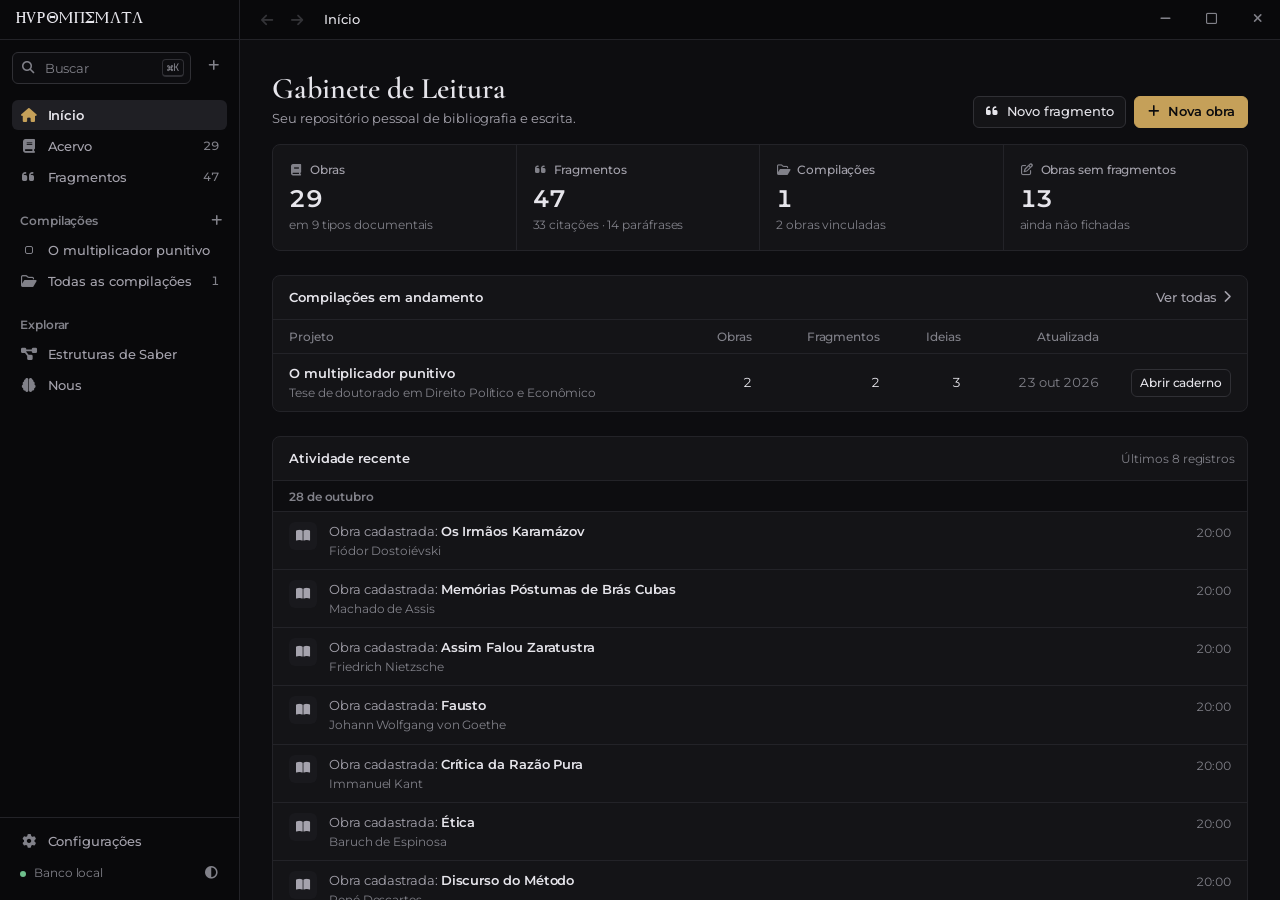
==== commit 6992fa54: "Comentários -> Paráfrases" ====
--- a/design/prototype/index.html
+++ b/design/prototype/index.html
@@ -511,7 +511,7 @@
 const comps = D.compilations;
 const compsOfWork = (id) => comps.filter(c => c.works.includes(id));
 const compsOfFrag = (id) => comps.filter(c => c.members.some(m => m.fragment_id === id));
-const kindLabel = (t) => t === 'quote' ? 'Citação' : 'Comentário';
+const kindLabel = (t) => t === 'quote' ? 'Citação' : 'Paráfrase';
 const kindIcon = (t) => t === 'quote' ? 'format_quote' : 'chat_bubble';
 const qt = (s) => /^[“"«]/.test(String(s).trim()) ? esc(s) : `“${esc(s)}”`;
 const shortCite = (f) => `(${f.citation_author}, ${f.display_year}${f.location_value ? ', ' + f.location_value : ''})`;
@@ -604,7 +604,7 @@
   return `${pageHead({ title: 'Gabinete de Leitura', desc: 'Seu repositório pessoal de bibliografia e escrita.', actions: `<button class="btn" data-action="new-fragment">${ms('format_quote')}Novo fragmento</button><button class="btn primary" data-action="new-work">${ms('add')}Nova obra</button>` })}
     <div class="card kpis">
       ${kpi('library_books', 'Obras', works.length, `em ${plural(types.length, 'tipo documental', 'tipos documentais')}`, 'data-go="acervo"')}
-      ${kpi('format_quote', 'Fragmentos', frags.length, `${quotes} citações · ${frags.length - quotes} comentários`, 'data-go="fragmentos"')}
+      ${kpi('format_quote', 'Fragmentos', frags.length, `${quotes} citações · ${frags.length - quotes} paráfrases`, 'data-go="fragmentos"')}
       ${kpi('folder_open', 'Compilações', comps.length, plural(linked, 'obra vinculada', 'obras vinculadas'), 'data-go="compilacoes"')}
       ${kpi('edit_note', 'Obras sem fragmentos', noFrag, 'ainda não fichadas', 'data-go="acervo" data-sortkey="frag" data-sortdir="asc"')}
     </div>
@@ -720,7 +720,7 @@
   const tab = (k, l, n) => `<button class="tab" role="tab" data-itab="${k}" aria-selected="${S.itab === k}">${l}${n != null ? `<span class="n">${n}</span>` : ''}</button>`;
   const body = S.itab === 'fragmentos'
     ? (fs.length ? fs.map(f => `<div class="mini-frag"><div style="min-width:0"><div class="meta"><b>${kindLabel(f.fragment_type)}</b>${f.location_value ? `<span class="sep"></span><span>${esc(f.location_value)}</span>` : ''}</div><p class="clamp-3">${f.fragment_type === 'quote' ? qt(f.excerpt) : esc(f.excerpt)}</p></div><button class="icon-btn" data-action="copy-frag" data-id="${f.id}" aria-label="Copiar com citação" title="Copiar com citação">${ms('content_copy', 'sm')}</button></div>`).join('') + `<div style="padding:var(--space-md) var(--space-lg)"><button class="btn sm" data-action="new-fragment">${ms('add')}Novo fragmento</button></div>`
-      : `<div style="padding:var(--space-lg)"><div class="empty-state">${ms('format_quote')}<strong>Nenhum fragmento</strong><span>Registre uma citação ou um comentário desta obra.</span><button class="btn sm" data-action="new-fragment">${ms('add')}Novo fragmento</button></div></div>`)
+      : `<div style="padding:var(--space-lg)"><div class="empty-state">${ms('format_quote')}<strong>Nenhum fragmento</strong><span>Registre uma citação ou um paráfrase desta obra.</span><button class="btn sm" data-action="new-fragment">${ms('add')}Novo fragmento</button></div></div>`)
     : `<section class="insp-sec">
         <div class="sec-head"><h3 class="sec-title">Referência ABNT</h3><button class="btn sm" data-action="copy-ref" data-id="${w.id}">${ms('content_copy')}<span>Copiar</span></button></div>
         <div class="ref-box">${w.ref.length ? refHtml(w) : '<span class="faint">Este tipo ainda não tem formatador.</span>'}</div>
@@ -769,9 +769,9 @@
   const nWorks = new Set(frags.map(f => f.bib_res_id)).size;
   const seg = (k, l, n) => `<button data-fkind="${k}" aria-pressed="${S.fKind === k}">${l}<span class="n">${n}</span></button>`;
   const allCollapsed = order.length && order.every(id => S.collapsed.has(id));
-  return `${pageHead({ title: 'Fragmentos', desc: `${frags.length} citações e comentários de ${nWorks} obras do acervo.`, actions: `<button class="btn primary" data-action="new-fragment">${ms('add')}Novo fragmento</button>` })}
+  return `${pageHead({ title: 'Fragmentos', desc: `${frags.length} citações e paráfrases de ${nWorks} obras do acervo.`, actions: `<button class="btn primary" data-action="new-fragment">${ms('add')}Novo fragmento</button>` })}
     <div class="toolbar" role="toolbar">
-      <div class="seg" role="group" aria-label="Tipo">${seg('all', 'Todos', frags.length)}${seg('quote', 'Citações', nQ)}${seg('comment', 'Comentários', frags.length - nQ)}</div>
+      <div class="seg" role="group" aria-label="Tipo">${seg('all', 'Todos', frags.length)}${seg('quote', 'Citações', nQ)}${seg('comment', 'Paráfrases', frags.length - nQ)}</div>
       <label class="searchbox" style="width:300px">${ms('search')}<span class="sr">Filtrar</span><input class="input" id="fq" placeholder="Filtrar por texto, obra ou autor" value="${esc(S.fq)}" autocomplete="off"></label>
       <span class="spacer"></span>
       <span class="count">${list.length === frags.length ? plural(order.length, 'obra', 'obras') : `${list.length} de ${frags.length} em ${plural(order.length, 'obra', 'obras')}`}</span>
